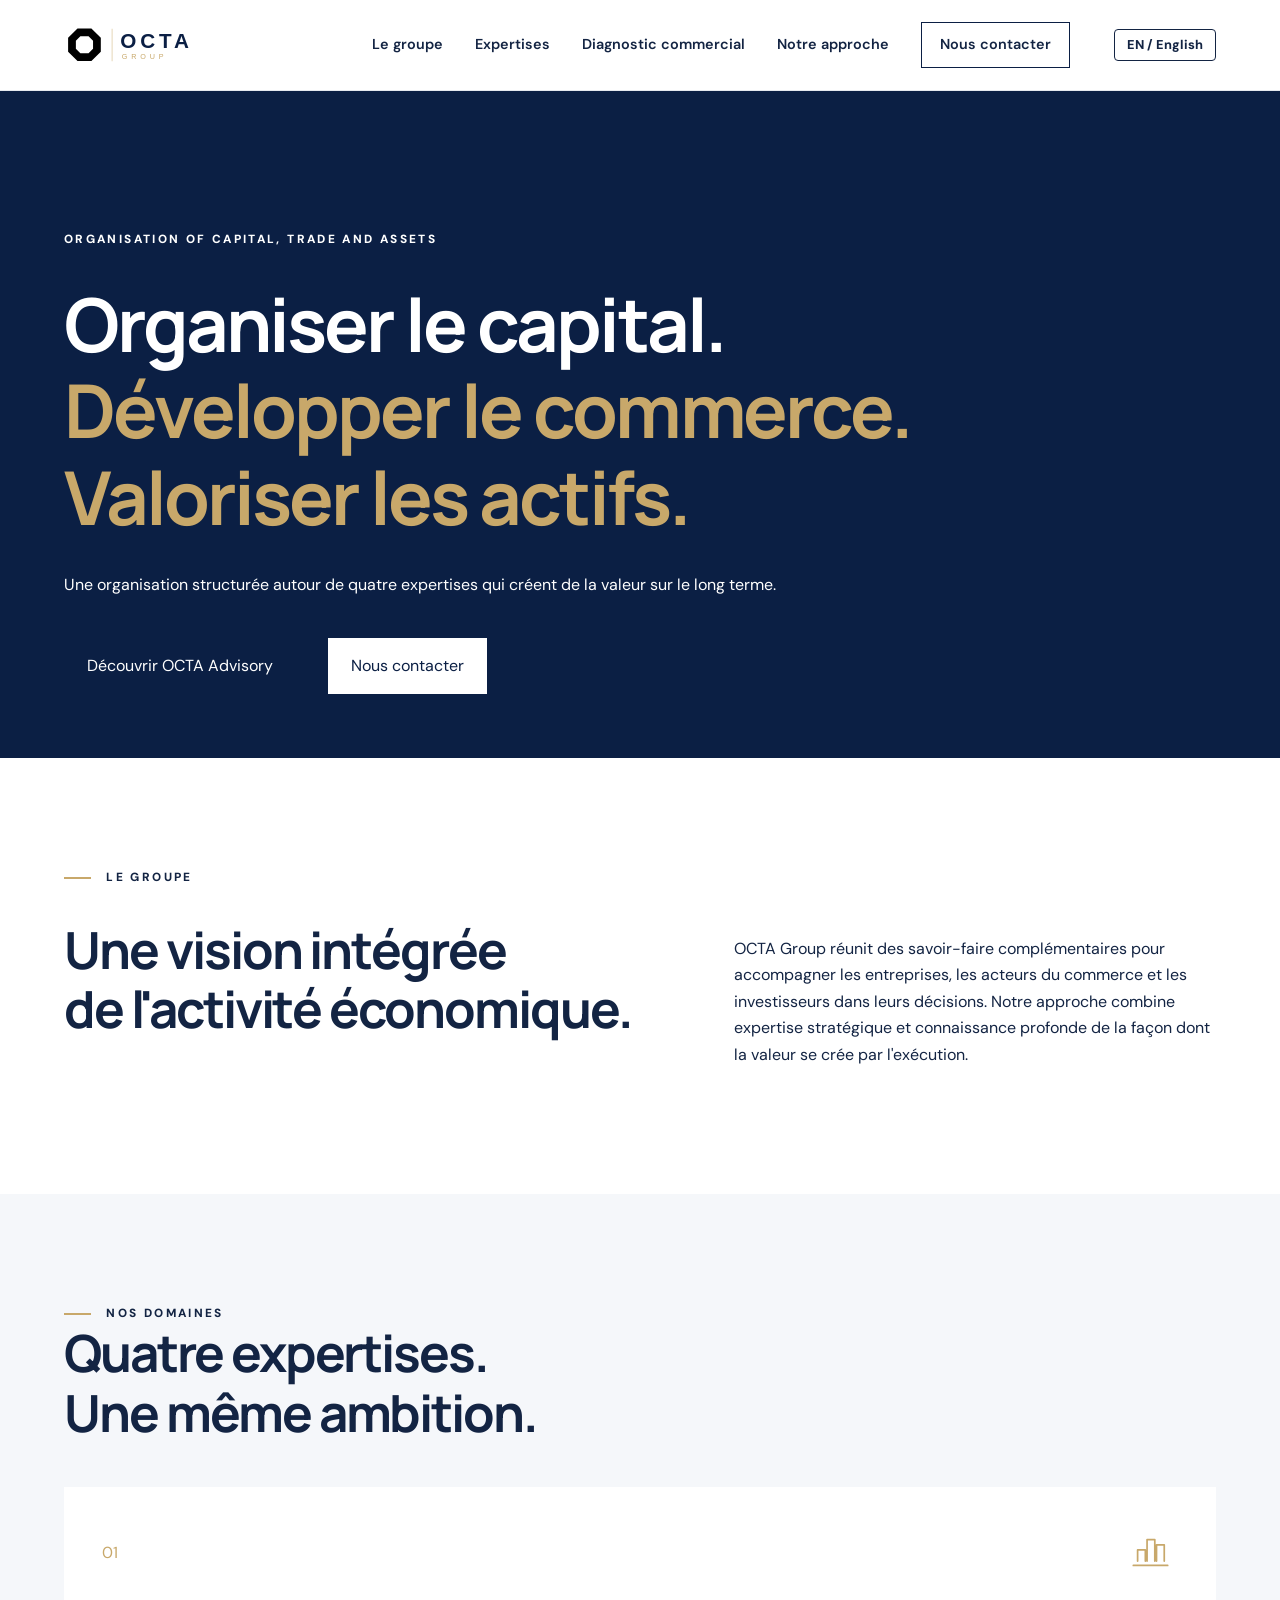
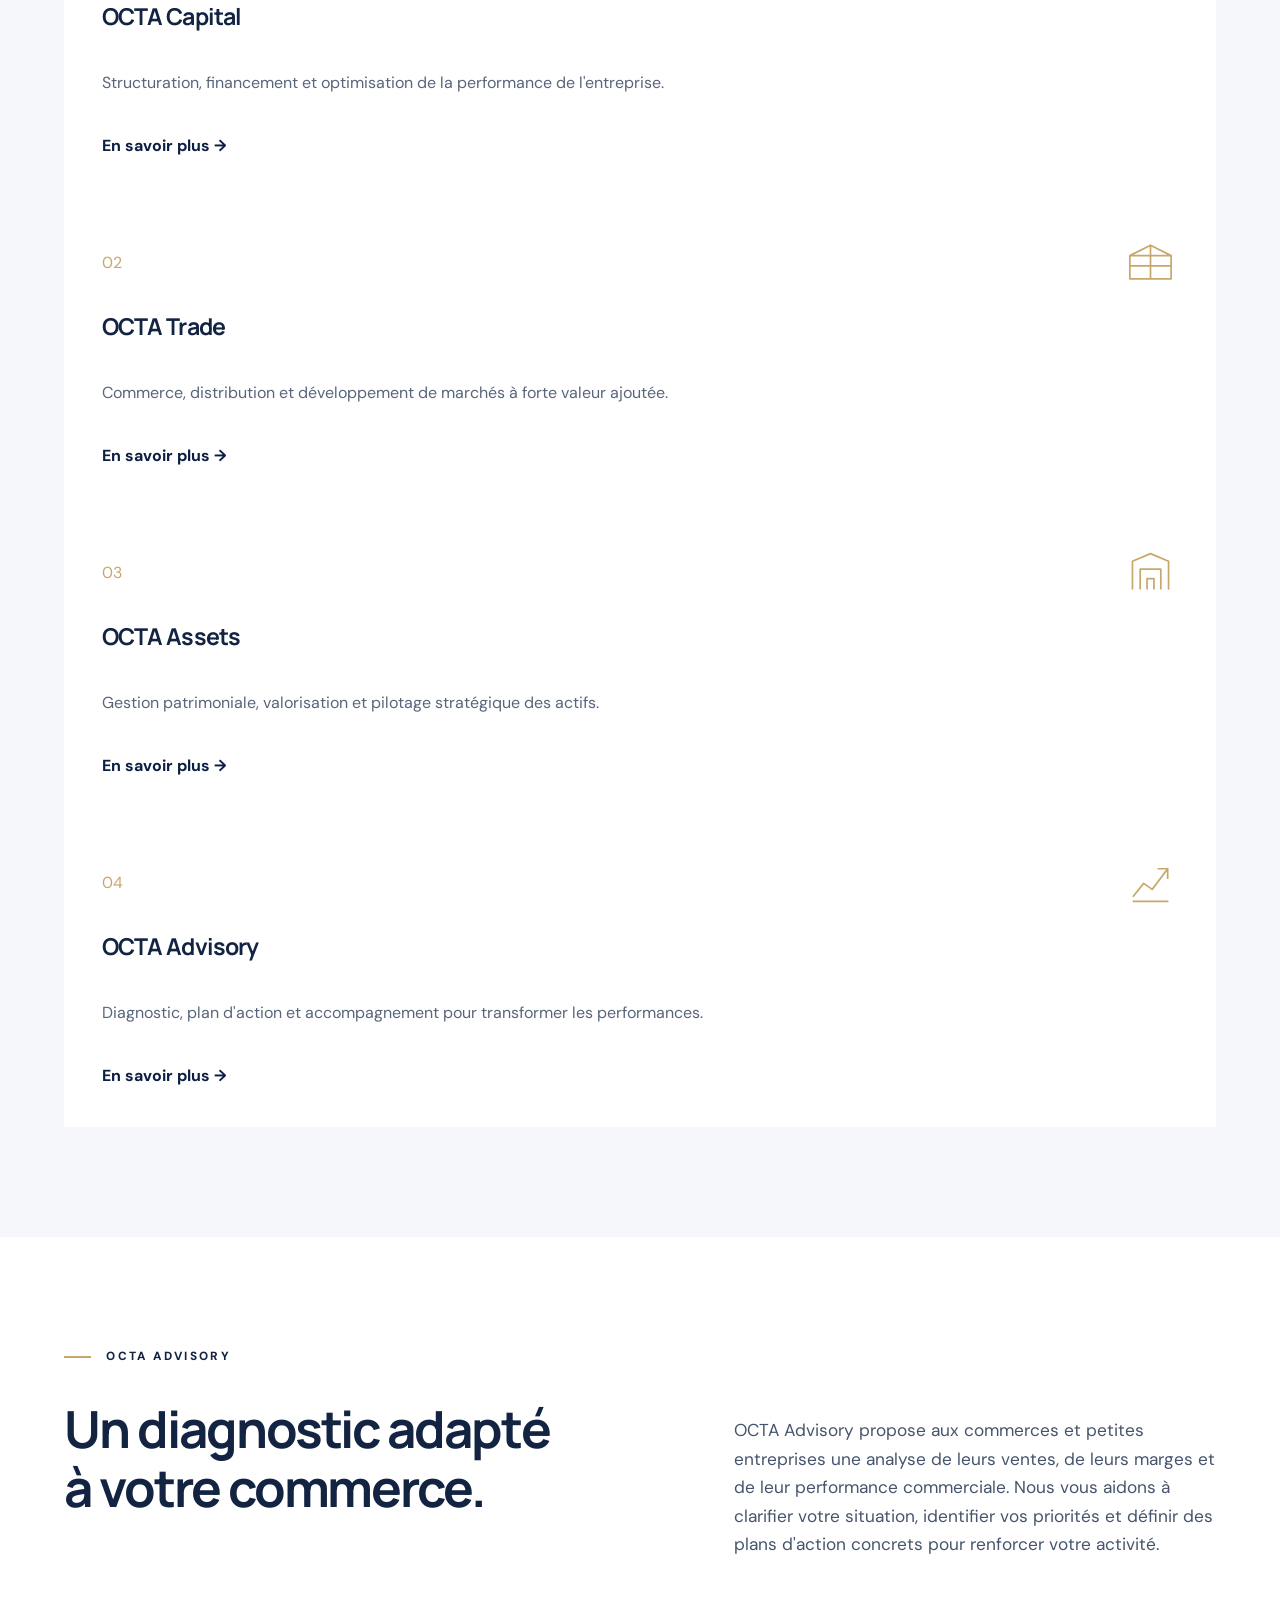
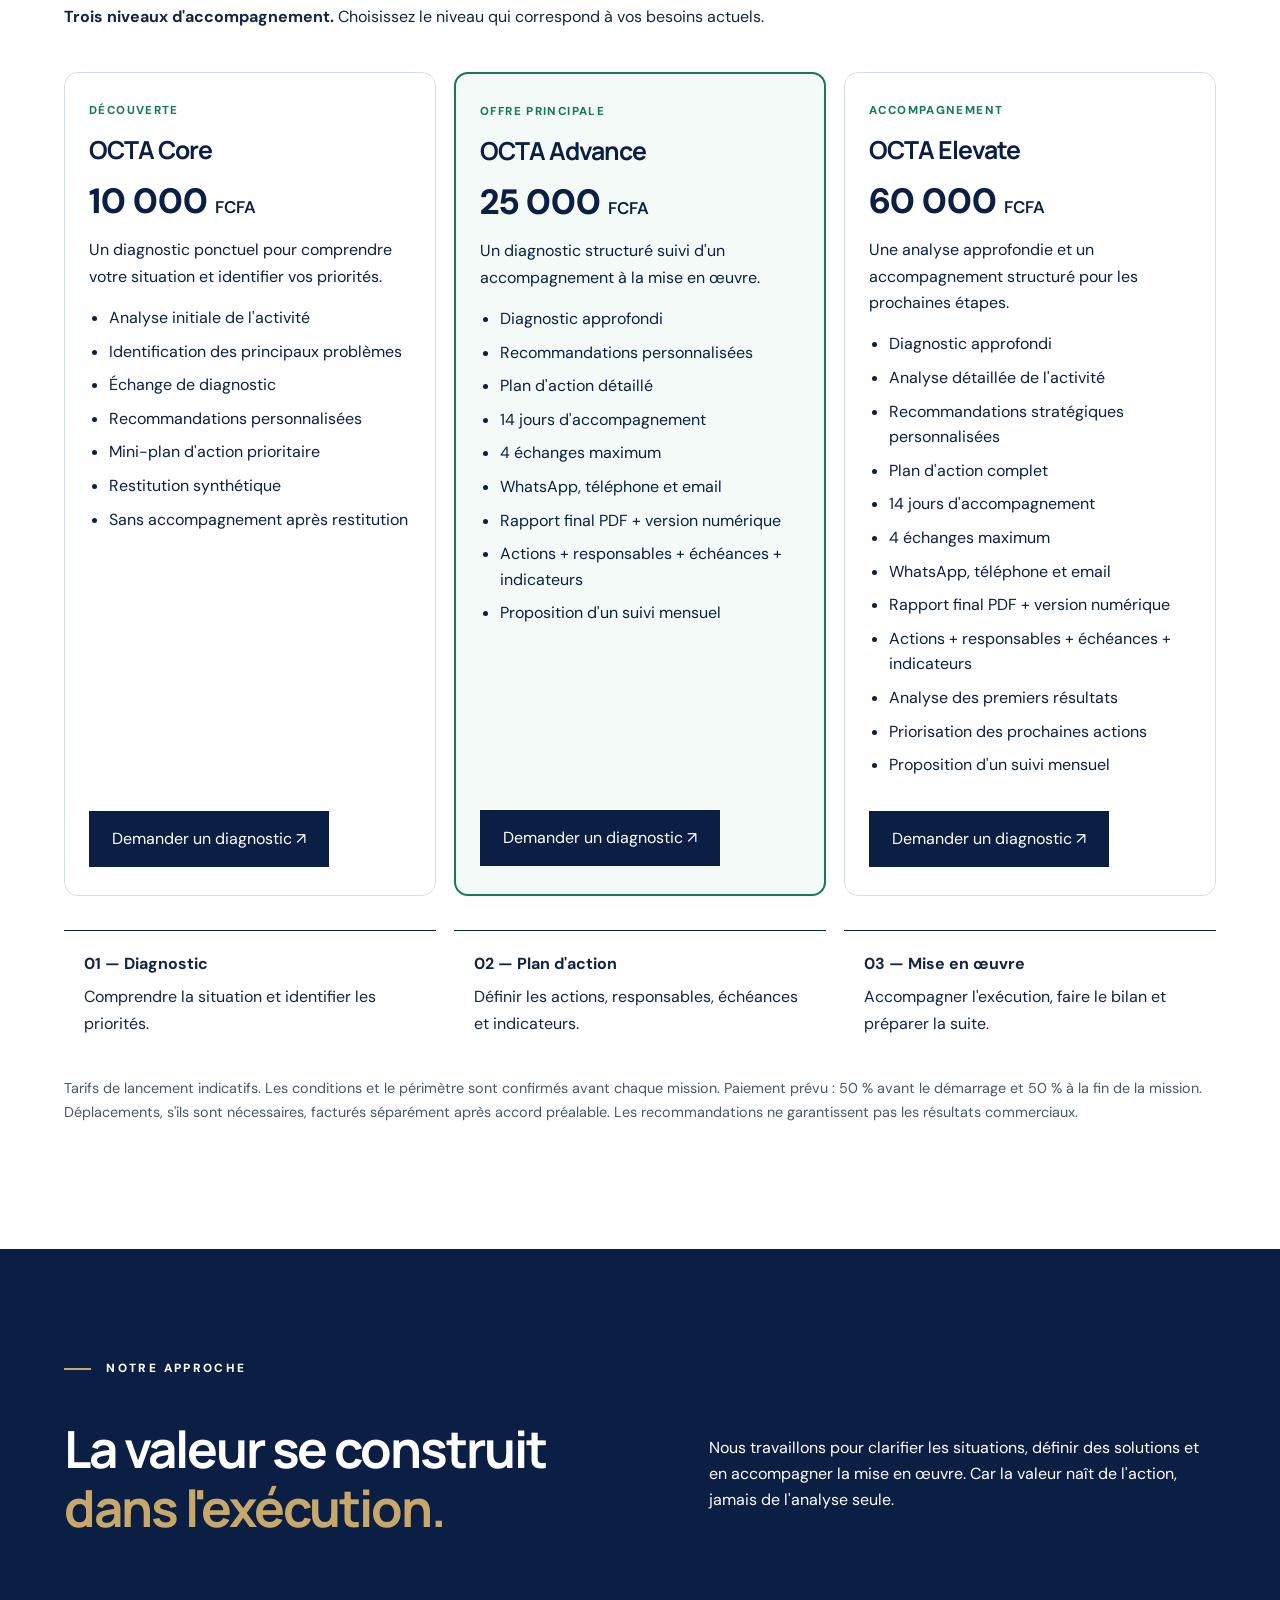
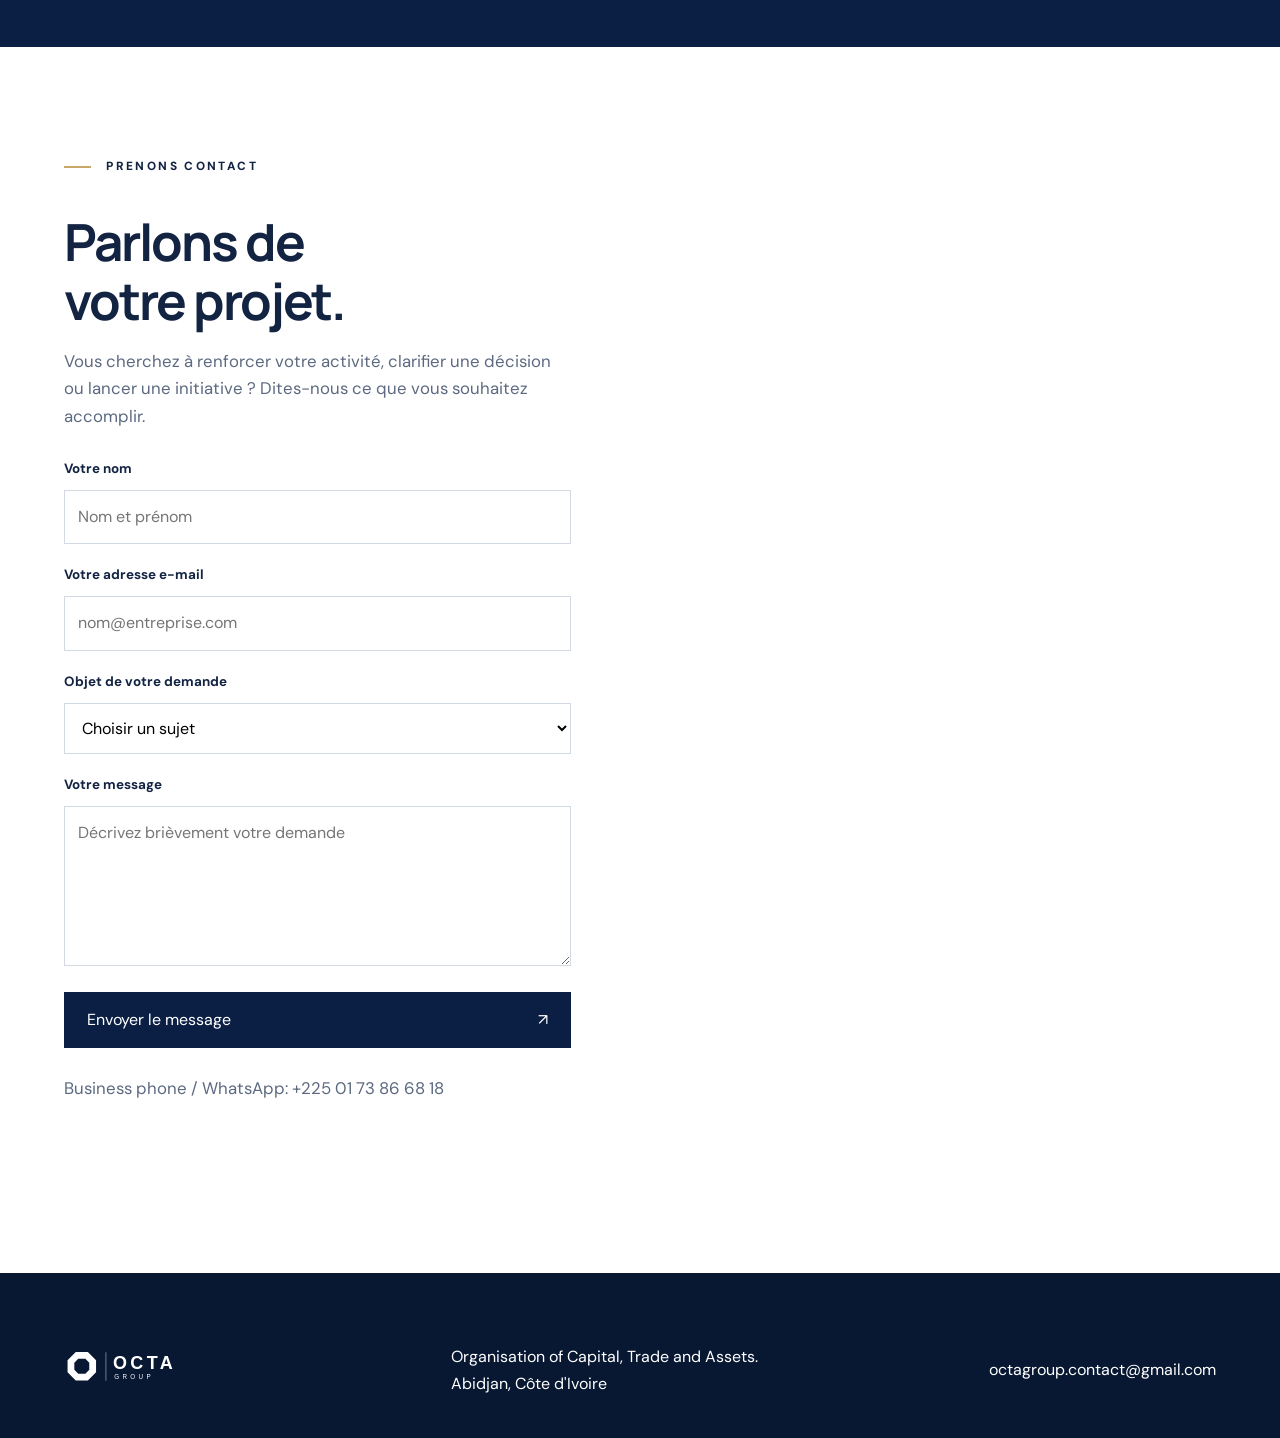
==== index.html @ 5a39f3cb "Remove access_key field in index.html and restore presentation paragraphs" ====
<!DOCTYPE html>

<html lang="fr">
<head>
<meta charset="utf-8"/>
<meta content="width=device-width,initial-scale=1" name="viewport"/>
<meta content="#0B1F44" name="theme-color"/>
<meta content="OCTA Group — Organisation of Capital, Trade and Assets. Capital, commerce, actifs et conseil. Abidjan, Côte d'Ivoire." name="description"/>
<meta content="OCTA — Capital, Trade &amp; Assets" property="og:title"/>
<meta content="Une organisation. Quatre domaines d'activité. Une vision de long terme." property="og:description"/>
<title>OCTA Group | Capital, Trade &amp; Assets</title>
<link href="favicon.svg" rel="icon" type="image/svg+xml"/>
<link href="styles.css" rel="stylesheet"/>
<link href="https://ouattarachontchinwintanan-coder.github.io/octa-group/" hreflang="fr" rel="alternate"/>
<link href="https://ouattarachontchinwintanan-coder.github.io/octa-group/en.html" hreflang="en" rel="alternate"/>
<link href="https://ouattarachontchinwintanan-coder.github.io/octa-group/" hreflang="x-default" rel="alternate"/>
<link href="https://ouattarachontchinwintanan-coder.github.io/octa-group/" rel="canonical"/><style>nav .language-link{display:inline-flex;align-items:center;font-weight:800;border:1px solid currentColor;border-radius:4px;padding:4px 12px;gap:6px;font-size:.8rem;color:currentColor;text-decoration:none;transition:background-color .3s ease;margin-left:12px}nav .language-link:hover{background-color:rgba(11,31,68,.1)}</style></head>
<body>
<a class="skip" href="#main">Aller au contenu</a>
<header class="header" id="top">
<a aria-label="OCTA — Accueil" class="brand" href="#top"><img alt="" height="42" src="logo.svg" width="136"/></a>
<button aria-controls="nav" aria-expanded="false" aria-label="Ouvrir le menu" class="menu" id="menu"><span></span><span></span></button>
<nav aria-label="Navigation principale" id="nav">
<a href="#groupe">Le groupe</a><a href="#expertises">Expertises</a><a href="#offre">Diagnostic commercial</a><a href="#approche">Notre approche</a><a class="nav-contact" href="#contact">Nous contacter</a>
<a class="language-link" href="en.html" lang="en">EN / English</a></nav>
</header>
<main id="main">
<section aria-labelledby="hero-title" class="hero">
<div class="hero-inner">
<p class="overline">ORGANISATION OF CAPITAL, TRADE AND ASSETS</p>
<h1 id="hero-title">Organiser le capital.<br/><em>Développer le commerce.<br/>Valoriser les actifs.</em></h1>
<p class="hero-subtitle">Une organisation structurée autour de quatre expertises qui créent de la valeur sur le long terme.</p>
<div class="hero-actions">
<a class="button button-dark" href="#offre">Découvrir OCTA Advisory</a>
<a class="button button-light" href="#contact">Nous contacter</a>
</div>
</div>
</section>
<section class="intro section" id="groupe">
<div class="section-label"><span class="line dark"></span> LE GROUPE</div>
<div class="intro-content">
<h2>Une vision intégrée<br/>de l'activité économique.</h2>
<p>OCTA Group réunit des savoir-faire complémentaires pour accompagner les entreprises, les acteurs du commerce et les investisseurs dans leurs décisions. Notre approche combine expertise stratégique et connaissance profonde de la façon dont la valeur se crée par l'exécution.</p>
</div>
</section>
<section class="expertises section" id="expertises">
<div class="section-heading">
<div>
<div class="section-label"><span class="line dark"></span> NOS DOMAINES</div>
<h2>Quatre expertises.<br/>Une même ambition.</h2>
</div>
</div>
<div class="services-grid">
<article class="service">
<div class="service-top">
<span>01</span>
<svg aria-hidden="true" viewBox="0 0 64 64">
<path d="M12 47h40M17 42V29h9v13M28 42V17h9v25M39 42V23h9v19" stroke="currentColor" stroke-width="2" fill="none" stroke-linecap="round" stroke-linejoin="round"/>
</svg>
</div>
<h3>OCTA Capital</h3>
<p>Structuration, financement et optimisation de la performance de l'entreprise.</p>
<a href="#contact" class="service-link">En savoir plus →</a>
</article>
<article class="service">
<div class="service-top">
<span>02</span>
<svg aria-hidden="true" viewBox="0 0 64 64">
<path d="M8 24h48v27H8zM8 24l24-12 24 12M32 12v39M8 36h48" stroke="currentColor" stroke-width="2" fill="none" stroke-linecap="round" stroke-linejoin="round"/>
</svg>
</div>
<h3>OCTA Trade</h3>
<p>Commerce, distribution et développement de marchés à forte valeur ajoutée.</p>
<a href="#contact" class="service-link">En savoir plus →</a>
</article>
<article class="service">
<div class="service-top">
<span>03</span>
<svg aria-hidden="true" viewBox="0 0 64 64">
<path d="M11 51V19l21-9 21 9v32M20 51V28h24v23M28 51V39h8v12" stroke="currentColor" stroke-width="2" fill="none" stroke-linecap="round" stroke-linejoin="round"/>
</svg>
</div>
<h3>OCTA Assets</h3>
<p>Gestion patrimoniale, valorisation et pilotage stratégique des actifs.</p>
<a href="#contact" class="service-link">En savoir plus →</a>
</article>
<article class="service">
<div class="service-top">
<span>04</span>
<svg aria-hidden="true" viewBox="0 0 64 64">
<path d="M12 48l12-15 10 7 18-24M41 16h11v11M12 54h40" stroke="currentColor" stroke-width="2" fill="none" stroke-linecap="round" stroke-linejoin="round"/>
</svg>
</div>
<h3>OCTA Advisory</h3>
<p>Diagnostic, plan d'action et accompagnement pour transformer les performances.</p>
<a href="#contact" class="service-link">En savoir plus →</a>
</article>
</div>
</section>
<section class="intro section" id="offre">
<div class="section-label"><span class="line dark"></span> OCTA ADVISORY</div>
<div class="intro-content">
<h2>Un diagnostic adapté<br/>à votre commerce.</h2>
<div class="intro-copy">
<p>OCTA Advisory propose aux commerces et petites entreprises une analyse de leurs ventes, de leurs marges et de leur performance commerciale. Nous vous aidons à clarifier votre situation, identifier vos priorités et définir des plans d'action concrets pour renforcer votre activité.</p>
</div>
</div>
<style>
#offre .advisory-lead{margin-top:28px;max-width:760px}
#offre .octa-offers{display:grid;grid-template-columns:repeat(3,minmax(0,1fr));gap:18px;margin-top:42px}
#offre .octa-offer{display:flex;flex-direction:column;gap:15px;padding:28px 24px;border:1px solid #d7dfe6;background:#fff;color:#0b1f44;border-radius:14px;transition:transform .3s ease,box-shadow .3s ease}
#offre .octa-offer:hover{transform:translateY(-4px);box-shadow:0 12px 24px rgba(0,0,0,.1)}
#offre .octa-offer-featured{border:2px solid #167957;background:#f4faf7}
#offre .octa-offer-label{font-size:.72rem;font-weight:800;letter-spacing:.12em;color:#167957}
#offre .octa-offer h3{font-size:1.55rem;line-height:1.2;margin:0}
#offre .octa-offer-price{font-size:2.2rem;font-weight:800;line-height:1.2;margin:0}
#offre .octa-offer-price small{font-size:.48em;font-weight:600}
#offre .octa-offer p{margin:0}
#offre .octa-offer ul{padding-left:20px;margin:0 0 10px;line-height:1.6;flex:1}
#offre .octa-offer li{margin-bottom:8px}
#offre .octa-offer .button{align-self:flex-start;text-align:center}
#offre .octa-offers-note{font-size:.9rem;margin-top:20px;color:#49566a}
#offre .advisory-process{display:grid;grid-template-columns:repeat(3,minmax(0,1fr));gap:18px;margin-top:34px}
#offre .advisory-step{padding:20px;border-top:1px solid #0b1f44}
#offre .advisory-step strong{display:block;margin-bottom:7px}
@media(max-width:850px){#offre .octa-offers,#offre .advisory-process{grid-template-columns:1fr}#offre .octa-offer{padding:24px 20px}}
</style>
<div class="advisory-lead"><p><strong>Trois niveaux d'accompagnement.</strong> Choisissez le niveau qui correspond à vos besoins actuels.</p></div>
<div aria-label="Offres OCTA Advisory" class="octa-offers">
<article class="octa-offer">
<span class="octa-offer-label">DÉCOUVERTE</span>
<h3>OCTA Core</h3>
<p class="octa-offer-price">10 000 <small>FCFA</small></p>
<p>Un diagnostic ponctuel pour comprendre votre situation et identifier vos priorités.</p>
<ul>
<li>Analyse initiale de l'activité</li>
<li>Identification des principaux problèmes</li>
<li>Échange de diagnostic</li>
<li>Recommandations personnalisées</li>
<li>Mini-plan d'action prioritaire</li>
<li>Restitution synthétique</li>
<li>Sans accompagnement après restitution</li>
</ul>
<a class="button button-dark" href="#contact">Demander un diagnostic ↗</a>
</article>
<article class="octa-offer octa-offer-featured">
<span class="octa-offer-label">OFFRE PRINCIPALE</span>
<h3>OCTA Advance</h3>
<p class="octa-offer-price">25 000 <small>FCFA</small></p>
<p>Un diagnostic structuré suivi d'un accompagnement à la mise en œuvre.</p>
<ul>
<li>Diagnostic approfondi</li>
<li>Recommandations personnalisées</li>
<li>Plan d'action détaillé</li>
<li>14 jours d'accompagnement</li>
<li>4 échanges maximum</li>
<li>WhatsApp, téléphone et email</li>
<li>Rapport final PDF + version numérique</li>
<li>Actions + responsables + échéances + indicateurs</li>
<li>Proposition d'un suivi mensuel</li>
</ul>
<a class="button button-dark" href="#contact">Demander un diagnostic ↗</a>
</article>
<article class="octa-offer">
<span class="octa-offer-label">ACCOMPAGNEMENT</span>
<h3>OCTA Elevate</h3>
<p class="octa-offer-price">60 000 <small>FCFA</small></p>
<p>Une analyse approfondie et un accompagnement structuré pour les prochaines étapes.</p>
<ul>
<li>Diagnostic approfondi</li>
<li>Analyse détaillée de l'activité</li>
<li>Recommandations stratégiques personnalisées</li>
<li>Plan d'action complet</li>
<li>14 jours d'accompagnement</li>
<li>4 échanges maximum</li>
<li>WhatsApp, téléphone et email</li>
<li>Rapport final PDF + version numérique</li>
<li>Actions + responsables + échéances + indicateurs</li>
<li>Analyse des premiers résultats</li>
<li>Priorisation des prochaines actions</li>
<li>Proposition d'un suivi mensuel</li>
</ul>
<a class="button button-dark" href="#contact">Demander un diagnostic ↗</a>
</article>
</div>
<div class="advisory-process" aria-label="Parcours OCTA Advisory">
<div class="advisory-step"><strong>01 — Diagnostic</strong><span>Comprendre la situation et identifier les priorités.</span></div>
<div class="advisory-step"><strong>02 — Plan d'action</strong><span>Définir les actions, responsables, échéances et indicateurs.</span></div>
<div class="advisory-step"><strong>03 — Mise en œuvre</strong><span>Accompagner l'exécution, faire le bilan et préparer la suite.</span></div>
</div>
<p class="octa-offers-note">Tarifs de lancement indicatifs. Les conditions et le périmètre sont confirmés avant chaque mission. Paiement prévu : 50 % avant le démarrage et 50 % à la fin de la mission. Déplacements, s'ils sont nécessaires, facturés séparément après accord préalable. Les recommandations ne garantissent pas les résultats commerciaux.</p>
</section>
<section class="approach section" id="approche">
<div class="section-label"><span class="line"></span> NOTRE APPROCHE</div>
<div class="approach-layout">
<h2>La valeur se construit<br/><em>dans l'exécution.</em></h2>
<div class="approach-copy">
<p>Nous travaillons pour clarifier les situations, définir des solutions et en accompagner la mise en œuvre. Car la valeur naît de l'action, jamais de l'analyse seule.</p>
</div>
</div>
</section>
<section class="contact section" id="contact">
<div class="section-label"><span class="line dark"></span> PRENONS CONTACT</div>
<div class="contact-layout">
<div>
<h2>Parlons de<br/>votre projet.</h2>
<p>Vous cherchez à renforcer votre activité, clarifier une décision ou lancer une initiative ? Dites-nous ce que vous souhaitez accomplir.</p>
<form action="https://formsubmit.co/octagroup.contact@gmail.com" method="POST">
<input name="_captcha" type="hidden" value="false"/>
<input name="_subject" type="hidden" value="Nouvelle demande de contact — OCTA Group"/>
<input name="_template" type="hidden" value="table"/>
<input name="subject" type="hidden" value="Nouvelle demande de contact — OCTA Group"/>
<input name="from_name" type="hidden" value="OCTA Group"/>
<label for="name">Votre nom</label><input autocomplete="name" id="name" maxlength="100" name="name" placeholder="Nom et prénom" required=""/>
<label for="email">Votre adresse e-mail</label><input autocomplete="email" id="email" maxlength="150" name="email" placeholder="nom@entreprise.com" required="" type="email"/>
<label for="topic">Objet de votre demande</label><select id="topic" name="topic" required=""><option value="">Choisir un sujet</option><option>Capital</option><option>Trade</option><option>Assets</option><option>Advisory</option></select>
<label for="message">Votre message</label><textarea id="message" maxlength="3000" name="message" placeholder="Décrivez brièvement votre demande" required="" rows="5"></textarea>
<button class="button button-dark" type="submit">Envoyer le message <span>↗</span></button>
<p>Business phone / WhatsApp: <a href="https://wa.me/2250173866818">+225 01 73 86 68 18</a></p>
<p aria-live="polite" class="form-status" id="form-status" role="status"></p>
</form>
</div>
</section>
</main>
<footer>
<div class="footer-main">
<a aria-label="Retour à l'accueil" href="#top"><img alt="OCTA" height="45" src="logo.svg" width="144"/></a>
<p>Organisation of Capital, Trade and Assets.<br/>Abidjan, Côte d'Ivoire</p>
<p><a href="mailto:octagroup.contact@gmail.com">octagroup.contact@gmail.com</a></p>
</div>
</footer>
<script src="config.js"></script><script src="script.js"></script>
</body>
</html>
---- styles.css ----
@import url('https://fonts.googleapis.com/css2?family=DM+Sans:wght@400;500;600;700&family=Manrope:wght@400;500;600;700;800&display=swap');
:root{--navy:#0B1F44;--gold:#C8A86A;--white:#fff;--ink:#132443;--muted:#65718a}*{box-sizing:border-box}html{scroll-behavior:smooth}body{margin:0;font-family:'DM Sans',Arial,sans-serif;color:var(--ink);background:#fff;line-height:1.65}h1,h2,h3{font-family:Manrope,Arial,sans-serif;line-height:1.16;letter-spacing:-.04em}h1{font-size:clamp(2.5rem,5.8vw,5.9rem);font-weight:700}h2{font-size:clamp(2rem,4vw,3.9rem);margin:0}h3{font-size:1.45rem}a{color:inherit;text-decoration:none}a:focus-visible,button:focus-visible,input:focus-visible,select:focus-visible,textarea:focus-visible{outline:3px solid var(--gold);outline-offset:3px}.skip{position:absolute;left:-999px}.skip:focus{left:10px;top:10px;background:white;z-index:20}.header{height:90px;display:flex;align-items:center;justify-content:space-between;padding:0 max(5%,calc((100vw - 1300px)/2));background:#fff;position:sticky;top:0;z-index:10;box-shadow:0 1px 0 #e6e9ef}.brand img{width:178px;height:auto;display:block}.header nav{display:flex;align-items:center;gap:2rem;font-weight:600;font-size:.9rem}.header nav a:hover,.quiet-link:hover{color:var(--gold)}.nav-contact{border:1px solid var(--navy);padding:10px 18px}.menu{display:none}.hero{min-height:660px;position:relative;overflow:hidden;background:var(--navy);color:white;padding:8rem max(5%,calc((100vw - 1300px)/2)) 4rem}.hero-inner{max-width:1000px;position:relative;z-index:1}.overline,.section-label{font-size:.74rem;letter-spacing:.2em;font-weight:800}.line{display:inline-block;width:27px;border-top:2px solid var(--gold);vertical-align:middle;margin-right:10px}.hero h1{margin:2rem 0;max-width:1000px}.hero em,.approach em{color:var(--gold);font-style:normal}.hero-lead{max-width:600px;color:#d7dfed;font-size:1.15rem}.hero-actions{display:flex;align-items:center;gap:2rem;margin-top:2.5rem}.button{border:0;padding:15px 23px;display:inline-flex;align-items:center;justify-content:space-between;gap:25px;font-weight:700;cursor:pointer;font:inherit}.button-light{background:#fff;color:var(--navy)}.button-dark{background:var(--navy);color:#fff}.hero-bottom{display:flex;justify-content:space-between;gap:20px;font-size:.7rem;letter-spacing:.18em;color:#b7c3d6;margin-top:6rem;position:relative;z-index:1}.hero-graphic{position:absolute;right:-150px;top:80px;width:600px;color:var(--gold);opacity:.23}.hero-graphic svg{width:100%}.section{padding:110px max(5%,calc((100vw - 1300px)/2))}.intro-content{display:grid;grid-template-columns:1.2fr 1fr;gap:8%;align-items:start;margin-top:32px}.intro-copy{font-size:1.08rem;color:#46556c}.section-heading{display:flex;align-items:end;justify-content:space-between;gap:30px;margin-bottom:45px}.section-heading p{max-width:340px;color:var(--muted)}.expertises{background:#f5f7fa}.service-grid{display:grid;grid-template-columns:repeat(2,1fr);gap:16px}.service{background:#fff;padding:38px;min-height:310px;display:flex;flex-direction:column}.service-top{display:flex;align-items:center;justify-content:space-between;color:var(--gold)}.service-top svg{width:55px;height:55px;fill:none;stroke:var(--gold);stroke-width:2}.service p{color:#58657a}.service a{font-weight:700;color:var(--navy);margin-top:auto}.service a span{color:var(--gold)}.approach{background:var(--navy);color:white}.approach-layout{display:grid;grid-template-columns:1fr 1fr;gap:12%;margin-top:40px}.approach-list>div{border-top:1px solid #637089;padding:22px 0}.approach-list span{color:var(--gold);font-size:.8rem}.approach-list h3{margin:8px 0}.approach-list p{color:#c7d0e0}.contact-layout{display:grid;grid-template-columns:1fr 1fr;gap:12%;margin-top:35px}.contact-layout>div p{color:#5c6980;font-size:1.05rem}.contact form{display:grid;gap:10px}.contact label{font-size:.84rem;font-weight:700;margin-top:10px}.contact input,.contact select,.contact textarea{font:inherit;border:1px solid #d2d9e4;background:#fff;padding:13px;width:100%;border-radius:0}.contact button{margin-top:16px}.form-status{font-size:.9rem;color:var(--navy)}footer{background:#081832;color:white;padding:55px max(5%,calc((100vw - 1300px)/2)) 25px}.footer-main,.footer-bottom{display:flex;align-items:center;justify-content:space-between;gap:20px}.footer-main img{width:155px;filter:brightness(0) invert(1)}.footer-bottom{margin-top:40px;border-top:1px solid #45536b;padding-top:20px;font-size:.78rem;color:#bbc6d8;flex-wrap:wrap}@media(max-width:800px){.header{height:75px}.brand img{width:140px}.menu{display:block;border:0;background:none;width:42px;height:42px;position:relative}.menu span{display:block;height:2px;background:var(--navy);margin:8px}.header nav{display:none;position:absolute;top:75px;left:0;right:0;background:#fff;flex-direction:column;align-items:stretch;padding:22px 5%;box-shadow:0 10px 20px #0012}.header nav.open{display:flex}.hero{padding-top:6rem;min-height:630px}.hero-graphic{right:-350px}.hero-bottom{margin-top:4rem}.section{padding-top:75px;padding-bottom:75px}.intro-content,.approach-layout,.contact-layout{grid-template-columns:1fr;gap:24px}.section-heading{display:block}.service-grid{grid-template-columns:1fr}.service{min-height:260px}.footer-main{align-items:flex-start;flex-direction:column}}@media(prefers-reduced-motion:reduce){html{scroll-behavior:auto}}
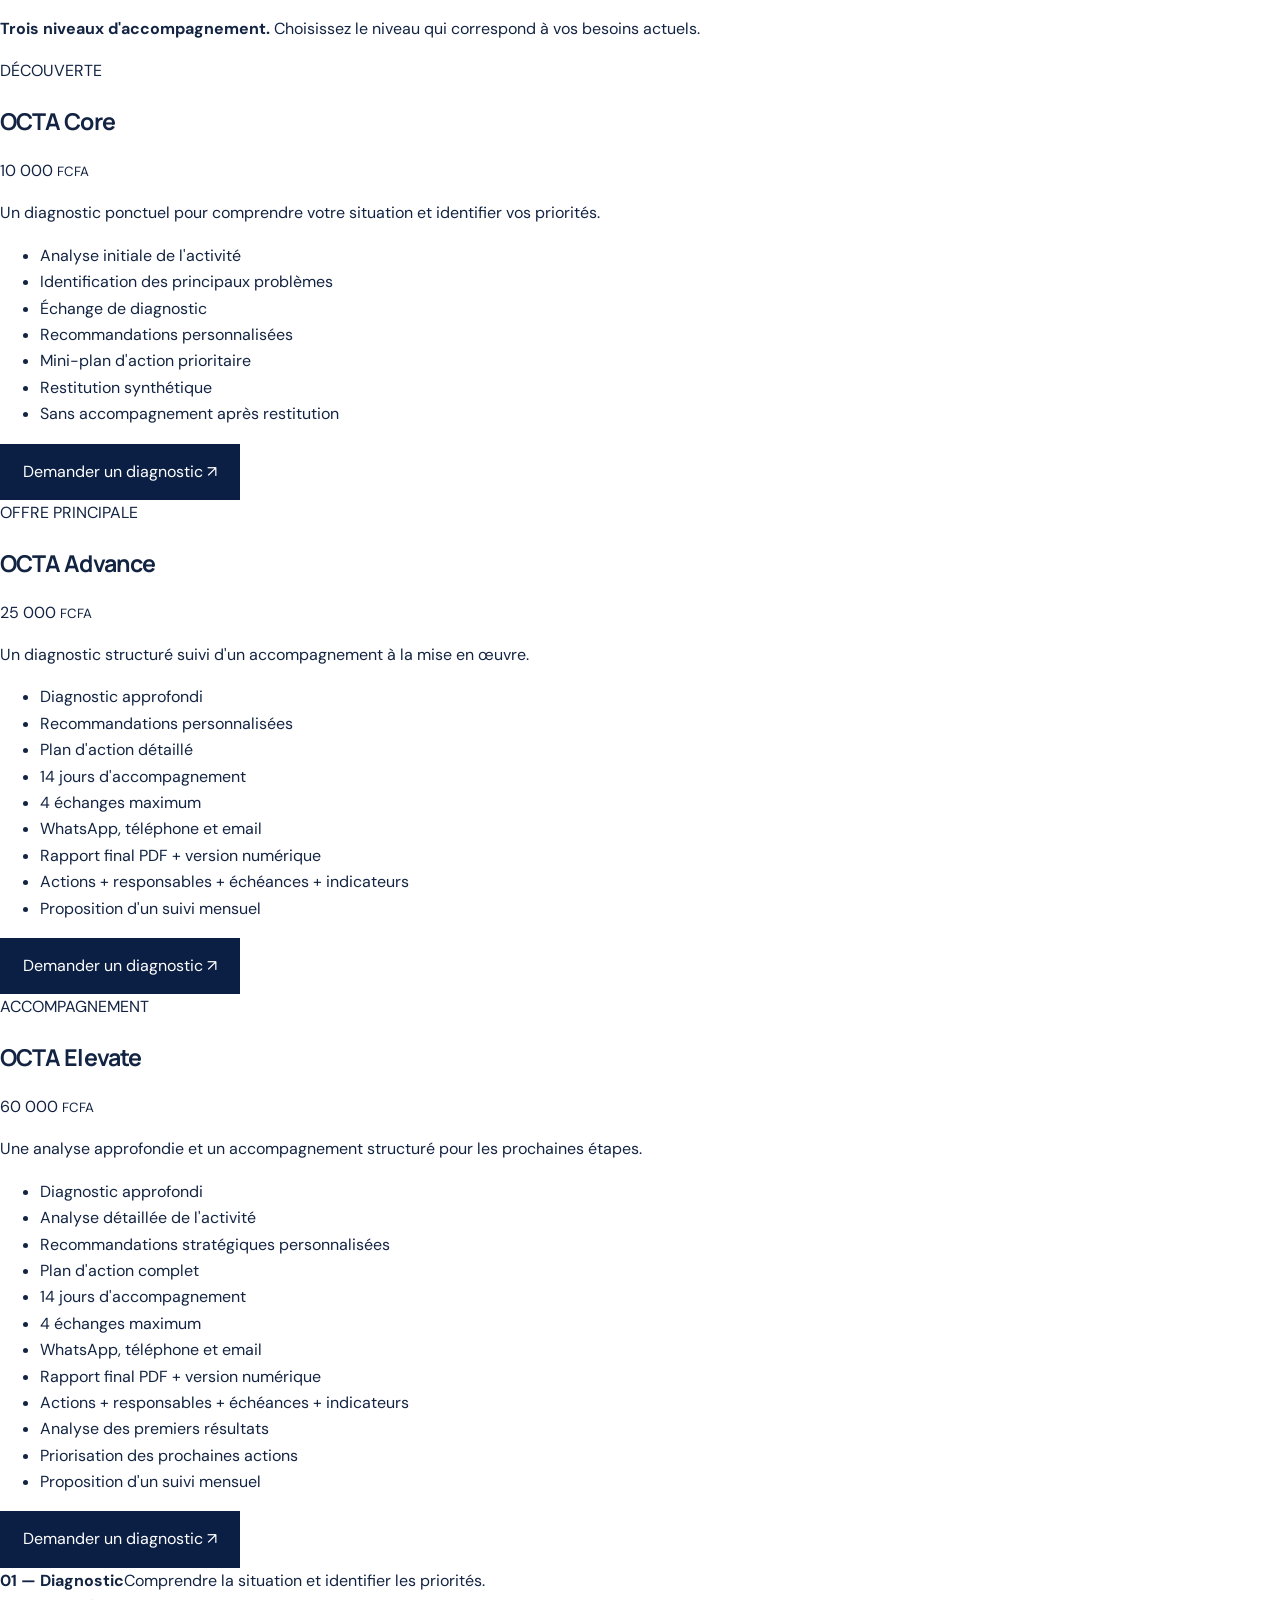
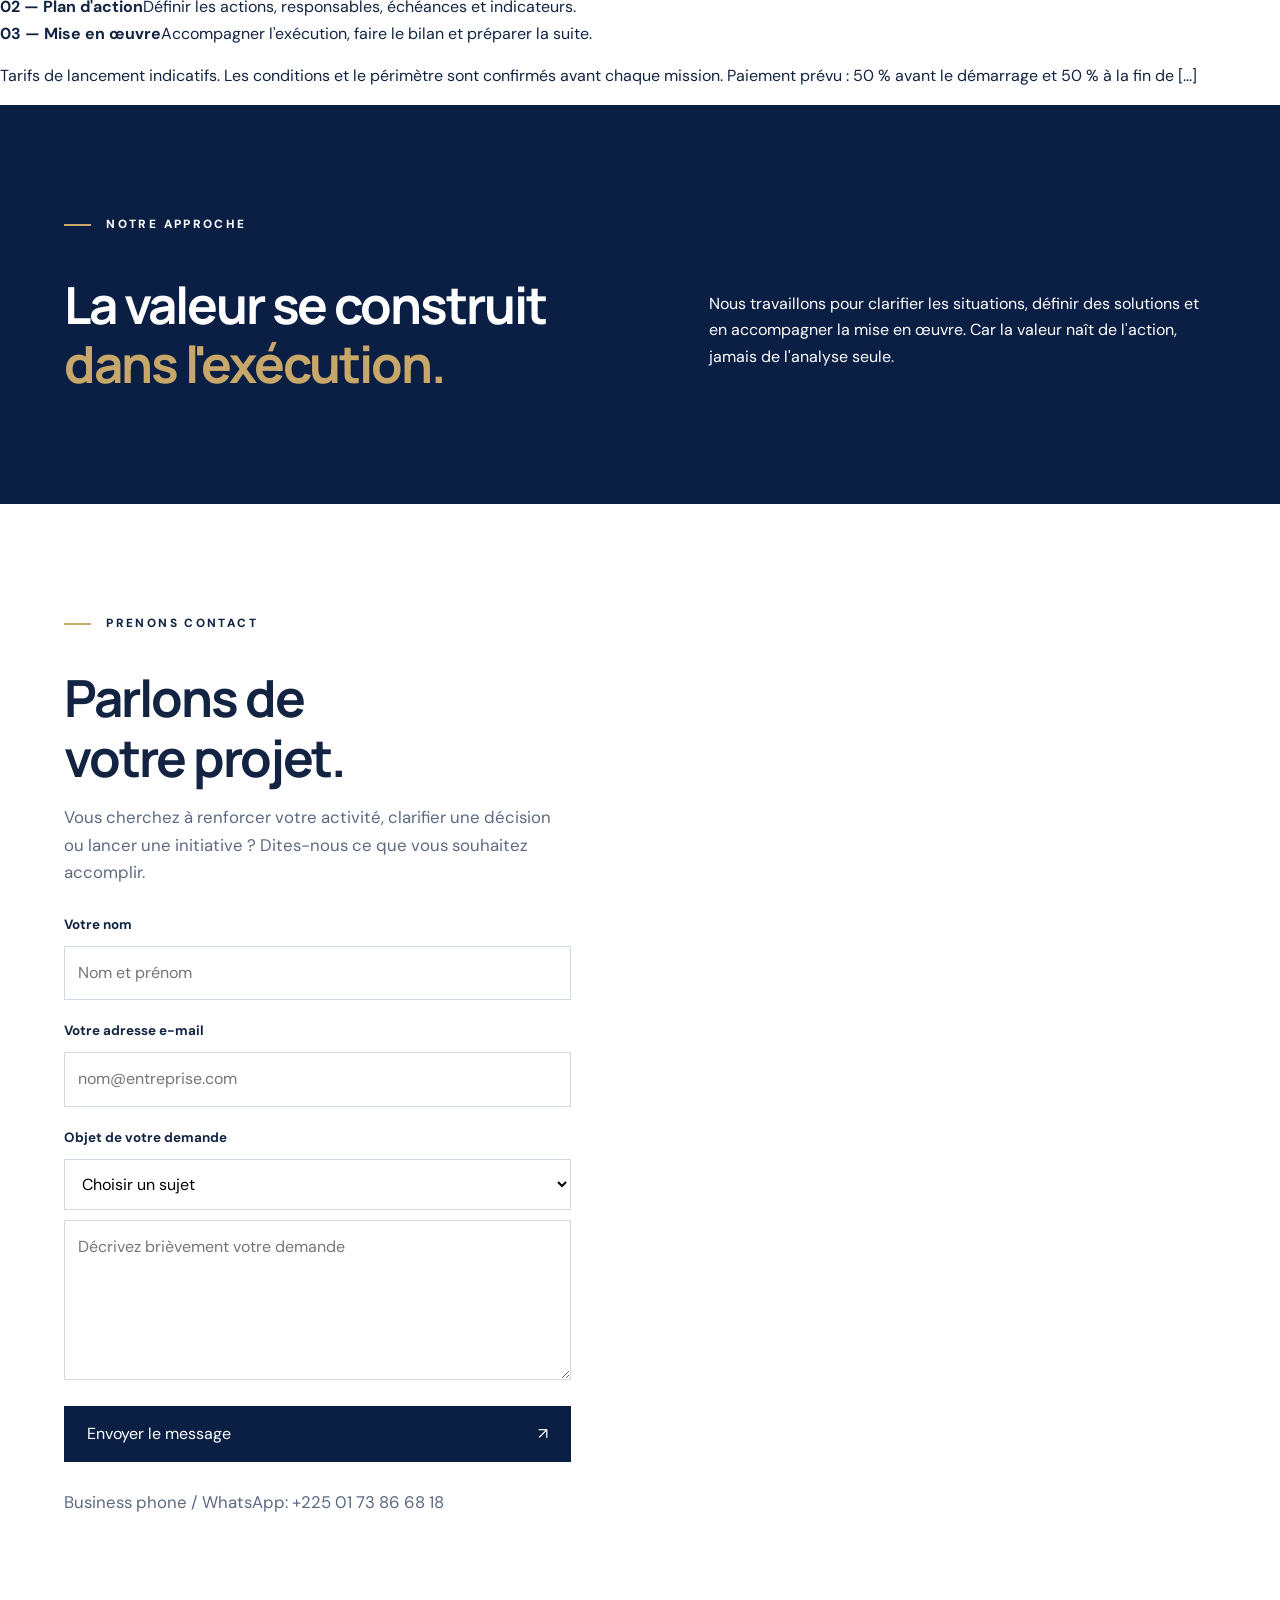
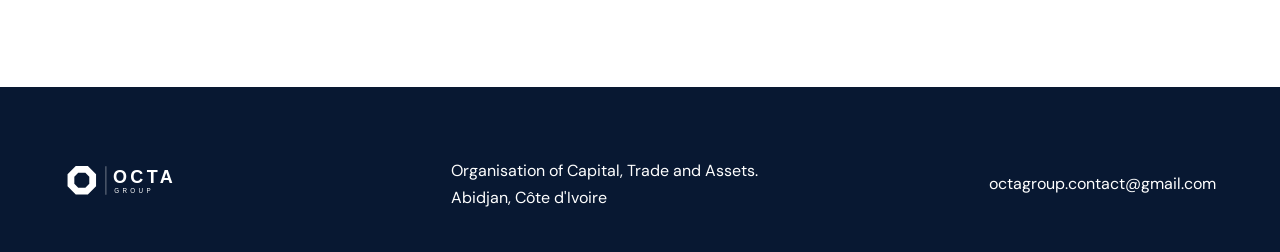
==== commit a438a106: "Add contact form return redirects" ====
--- a/index.html
+++ b/index.html
@@ -14,14 +14,14 @@
 <link href="https://ouattarachontchinwintanan-coder.github.io/octa-group/" hreflang="fr" rel="alternate"/>
 <link href="https://ouattarachontchinwintanan-coder.github.io/octa-group/en.html" hreflang="en" rel="alternate"/>
 <link href="https://ouattarachontchinwintanan-coder.github.io/octa-group/" hreflang="x-default" rel="alternate"/>
-<link href="https://ouattarachontchinwintanan-coder.github.io/octa-group/" rel="canonical"/><style>nav .language-link{display:inline-flex;align-items:center;font-weight:800;border:1px solid currentColor;border-radius:4px;padding:4px 12px;gap:6px;font-size:.8rem;color:currentColor;text-decoration:none;transition:background-color .3s ease;margin-left:12px}nav .language-link:hover{background-color:rgba(11,31,68,.1)}</style></head>
+<link href="https://ouattarachontchinwintanan-coder.github.io/octa-group/" rel="canonical"/><style>nav .language-link{display:inline-flex;align-items:center;font-weight:800;border:1px solid curren[...]
 <body>
 <a class="skip" href="#main">Aller au contenu</a>
 <header class="header" id="top">
 <a aria-label="OCTA — Accueil" class="brand" href="#top"><img alt="" height="42" src="logo.svg" width="136"/></a>
 <button aria-controls="nav" aria-expanded="false" aria-label="Ouvrir le menu" class="menu" id="menu"><span></span><span></span></button>
 <nav aria-label="Navigation principale" id="nav">
-<a href="#groupe">Le groupe</a><a href="#expertises">Expertises</a><a href="#offre">Diagnostic commercial</a><a href="#approche">Notre approche</a><a class="nav-contact" href="#contact">Nous contacter</a>
+<a href="#groupe">Le groupe</a><a href="#expertises">Expertises</a><a href="#offre">Diagnostic commercial</a><a href="#approche">Notre approche</a><a class="nav-contact" href="#contact">Nous conta[...]
 <a class="language-link" href="en.html" lang="en">EN / English</a></nav>
 </header>
 <main id="main">
@@ -40,7 +40,7 @@
 <div class="section-label"><span class="line dark"></span> LE GROUPE</div>
 <div class="intro-content">
 <h2>Une vision intégrée<br/>de l'activité économique.</h2>
-<p>OCTA Group réunit des savoir-faire complémentaires pour accompagner les entreprises, les acteurs du commerce et les investisseurs dans leurs décisions. Notre approche combine expertise stratégique et connaissance profonde de la façon dont la valeur se crée par l'exécution.</p>
+<p>OCTA Group réunit des savoir-faire complémentaires pour accompagner les entreprises, les acteurs du commerce et les investisseurs dans leurs décisions. Notre approche combine expertise strat[...]
 </div>
 </section>
 <section class="expertises section" id="expertises">
@@ -102,13 +102,13 @@
 <div class="intro-content">
 <h2>Un diagnostic adapté<br/>à votre commerce.</h2>
 <div class="intro-copy">
-<p>OCTA Advisory propose aux commerces et petites entreprises une analyse de leurs ventes, de leurs marges et de leur performance commerciale. Nous vous aidons à clarifier votre situation, identifier vos priorités et définir des plans d'action concrets pour renforcer votre activité.</p>
+<p>OCTA Advisory propose aux commerces et petites entreprises une analyse de leurs ventes, de leurs marges et de leur performance commerciale. Nous vous aidons à clarifier votre situation, ident[...]
 </div>
 </div>
 <style>
 #offre .advisory-lead{margin-top:28px;max-width:760px}
 #offre .octa-offers{display:grid;grid-template-columns:repeat(3,minmax(0,1fr));gap:18px;margin-top:42px}
-#offre .octa-offer{display:flex;flex-direction:column;gap:15px;padding:28px 24px;border:1px solid #d7dfe6;background:#fff;color:#0b1f44;border-radius:14px;transition:transform .3s ease,box-shadow .3s ease}
+#offre .octa-offer{display:flex;flex-direction:column;gap:15px;padding:28px 24px;border:1px solid #d7dfe6;background:#fff;color:#0b1f44;border-radius:14px;transition:transform .3s ease,box-shadow[...]
 #offre .octa-offer:hover{transform:translateY(-4px);box-shadow:0 12px 24px rgba(0,0,0,.1)}
 #offre .octa-offer-featured{border:2px solid #167957;background:#f4faf7}
 #offre .octa-offer-label{font-size:.72rem;font-weight:800;letter-spacing:.12em;color:#167957}
@@ -188,7 +188,7 @@
 <div class="advisory-step"><strong>02 — Plan d'action</strong><span>Définir les actions, responsables, échéances et indicateurs.</span></div>
 <div class="advisory-step"><strong>03 — Mise en œuvre</strong><span>Accompagner l'exécution, faire le bilan et préparer la suite.</span></div>
 </div>
-<p class="octa-offers-note">Tarifs de lancement indicatifs. Les conditions et le périmètre sont confirmés avant chaque mission. Paiement prévu : 50 % avant le démarrage et 50 % à la fin de la mission. Déplacements, s'ils sont nécessaires, facturés séparément après accord préalable. Les recommandations ne garantissent pas les résultats commerciaux.</p>
+<p class="octa-offers-note">Tarifs de lancement indicatifs. Les conditions et le périmètre sont confirmés avant chaque mission. Paiement prévu : 50 % avant le démarrage et 50 % à la fin de [...]
 </section>
 <section class="approach section" id="approche">
 <div class="section-label"><span class="line"></span> NOTRE APPROCHE</div>
@@ -211,9 +211,10 @@
 <input name="_template" type="hidden" value="table"/>
 <input name="subject" type="hidden" value="Nouvelle demande de contact — OCTA Group"/>
 <input name="from_name" type="hidden" value="OCTA Group"/>
+<input type="hidden" name="_next" value="https://ouattarachontchinwintanan-coder.github.io/octa-group/#contact"/>
 <label for="name">Votre nom</label><input autocomplete="name" id="name" maxlength="100" name="name" placeholder="Nom et prénom" required=""/>
 <label for="email">Votre adresse e-mail</label><input autocomplete="email" id="email" maxlength="150" name="email" placeholder="nom@entreprise.com" required="" type="email"/>
-<label for="topic">Objet de votre demande</label><select id="topic" name="topic" required=""><option value="">Choisir un sujet</option><option>Capital</option><option>Trade</option><option>Assets</option><option>Advisory</option></select>
+<label for="topic">Objet de votre demande</label><select id="topic" name="topic" required=""><option value="">Choisir un sujet</option><option>Capital</option><option>Trade</option><option>Assets[...]
 <label for="message">Votre message</label><textarea id="message" maxlength="3000" name="message" placeholder="Décrivez brièvement votre demande" required="" rows="5"></textarea>
 <button class="button button-dark" type="submit">Envoyer le message <span>↗</span></button>
 <p>Business phone / WhatsApp: <a href="https://wa.me/2250173866818">+225 01 73 86 68 18</a></p>
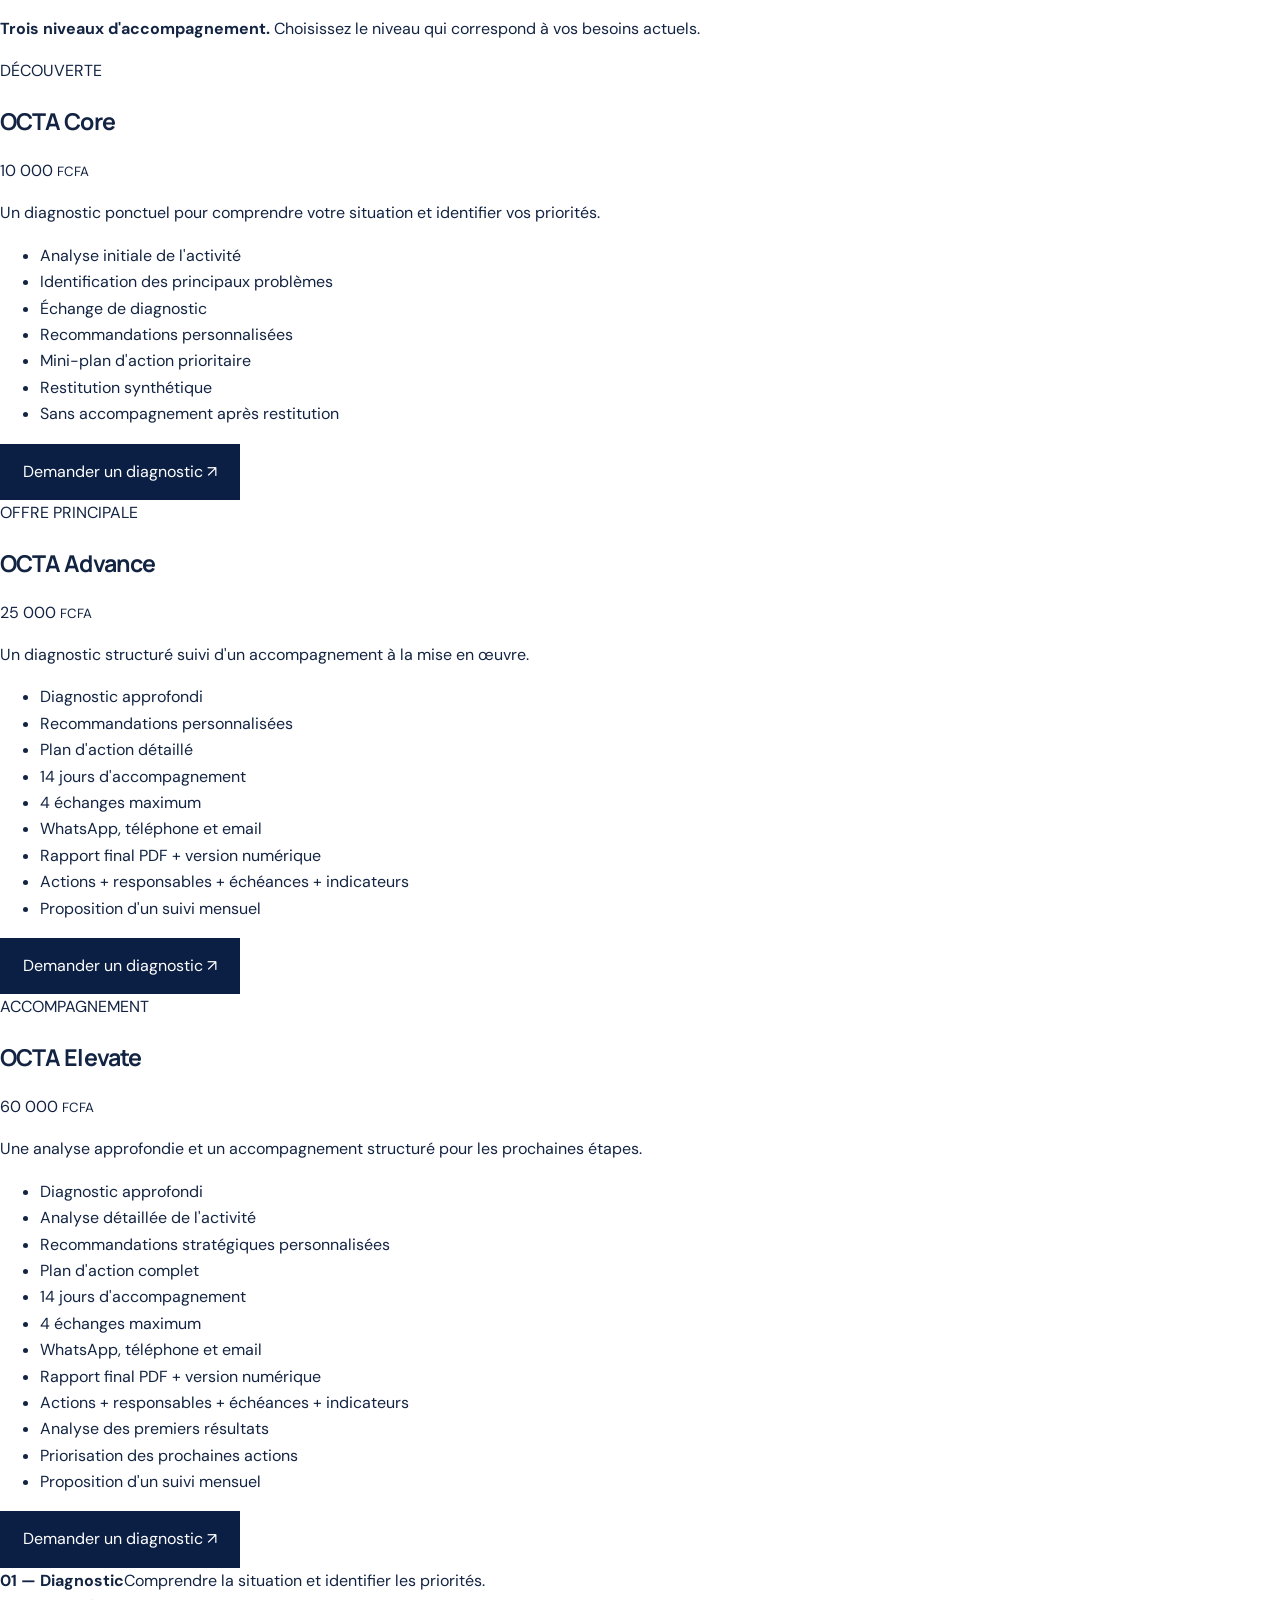
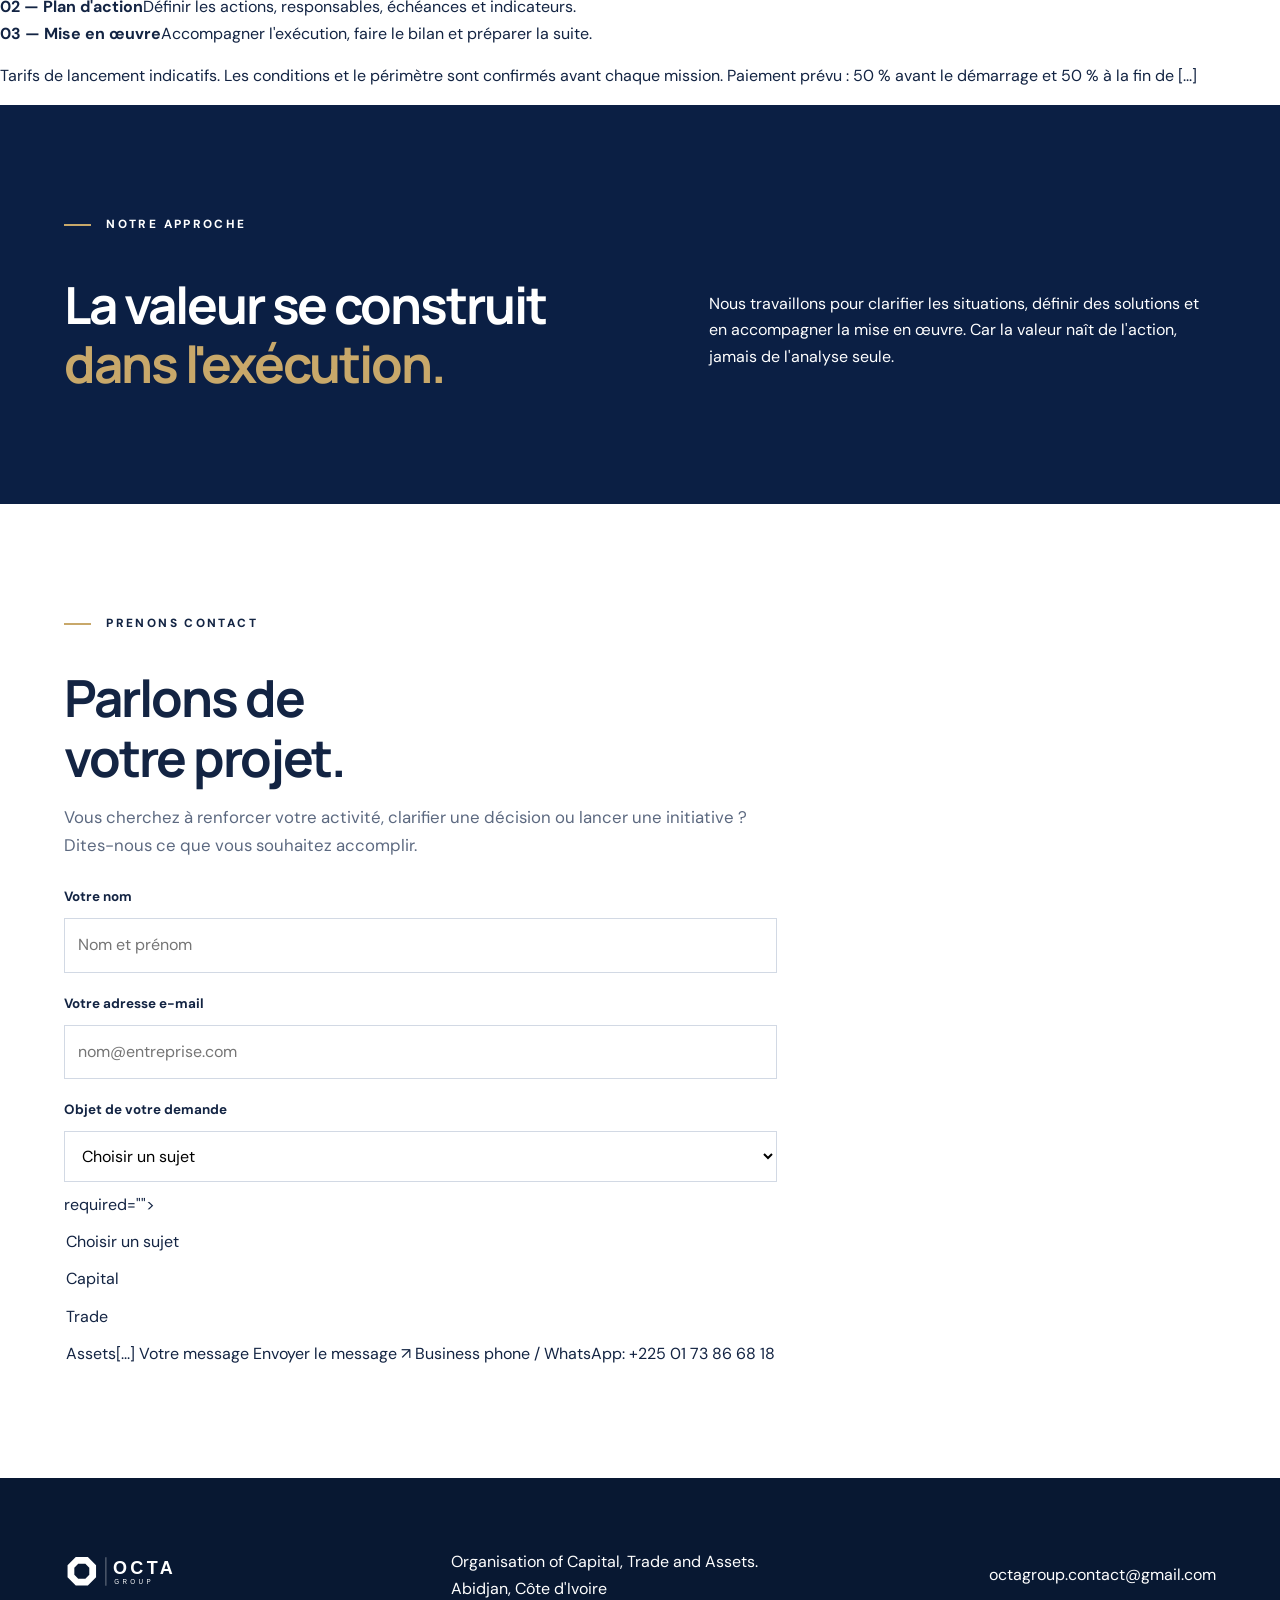
==== commit d8aadaa7: "Update index.html" ====
--- a/index.html
+++ b/index.html
@@ -214,7 +214,16 @@
 <input type="hidden" name="_next" value="https://ouattarachontchinwintanan-coder.github.io/octa-group/#contact"/>
 <label for="name">Votre nom</label><input autocomplete="name" id="name" maxlength="100" name="name" placeholder="Nom et prénom" required=""/>
 <label for="email">Votre adresse e-mail</label><input autocomplete="email" id="email" maxlength="150" name="email" placeholder="nom@entreprise.com" required="" type="email"/>
-<label for="topic">Objet de votre demande</label><select id="topic" name="topic" required=""><option value="">Choisir un sujet</option><option>Capital</option><option>Trade</option><option>Assets[...]
+<label for="topic">Objet de votre demande</label><select 
+<select id="topic" name="topic" required>
+  <option value="">Choisir un sujet</option>
+  <option value="Capital">Capital</option>
+  <option value="Trade">Trade</option>
+  <option value="Assets">Assets</option>
+  <option value="Advisory">Advisory</option>
+  <option value="Autre">Autre</option>
+</select>
+ required=""><option value="">Choisir un sujet</option><option>Capital</option><option>Trade</option><option>Assets[...]
 <label for="message">Votre message</label><textarea id="message" maxlength="3000" name="message" placeholder="Décrivez brièvement votre demande" required="" rows="5"></textarea>
 <button class="button button-dark" type="submit">Envoyer le message <span>↗</span></button>
 <p>Business phone / WhatsApp: <a href="https://wa.me/2250173866818">+225 01 73 86 68 18</a></p>
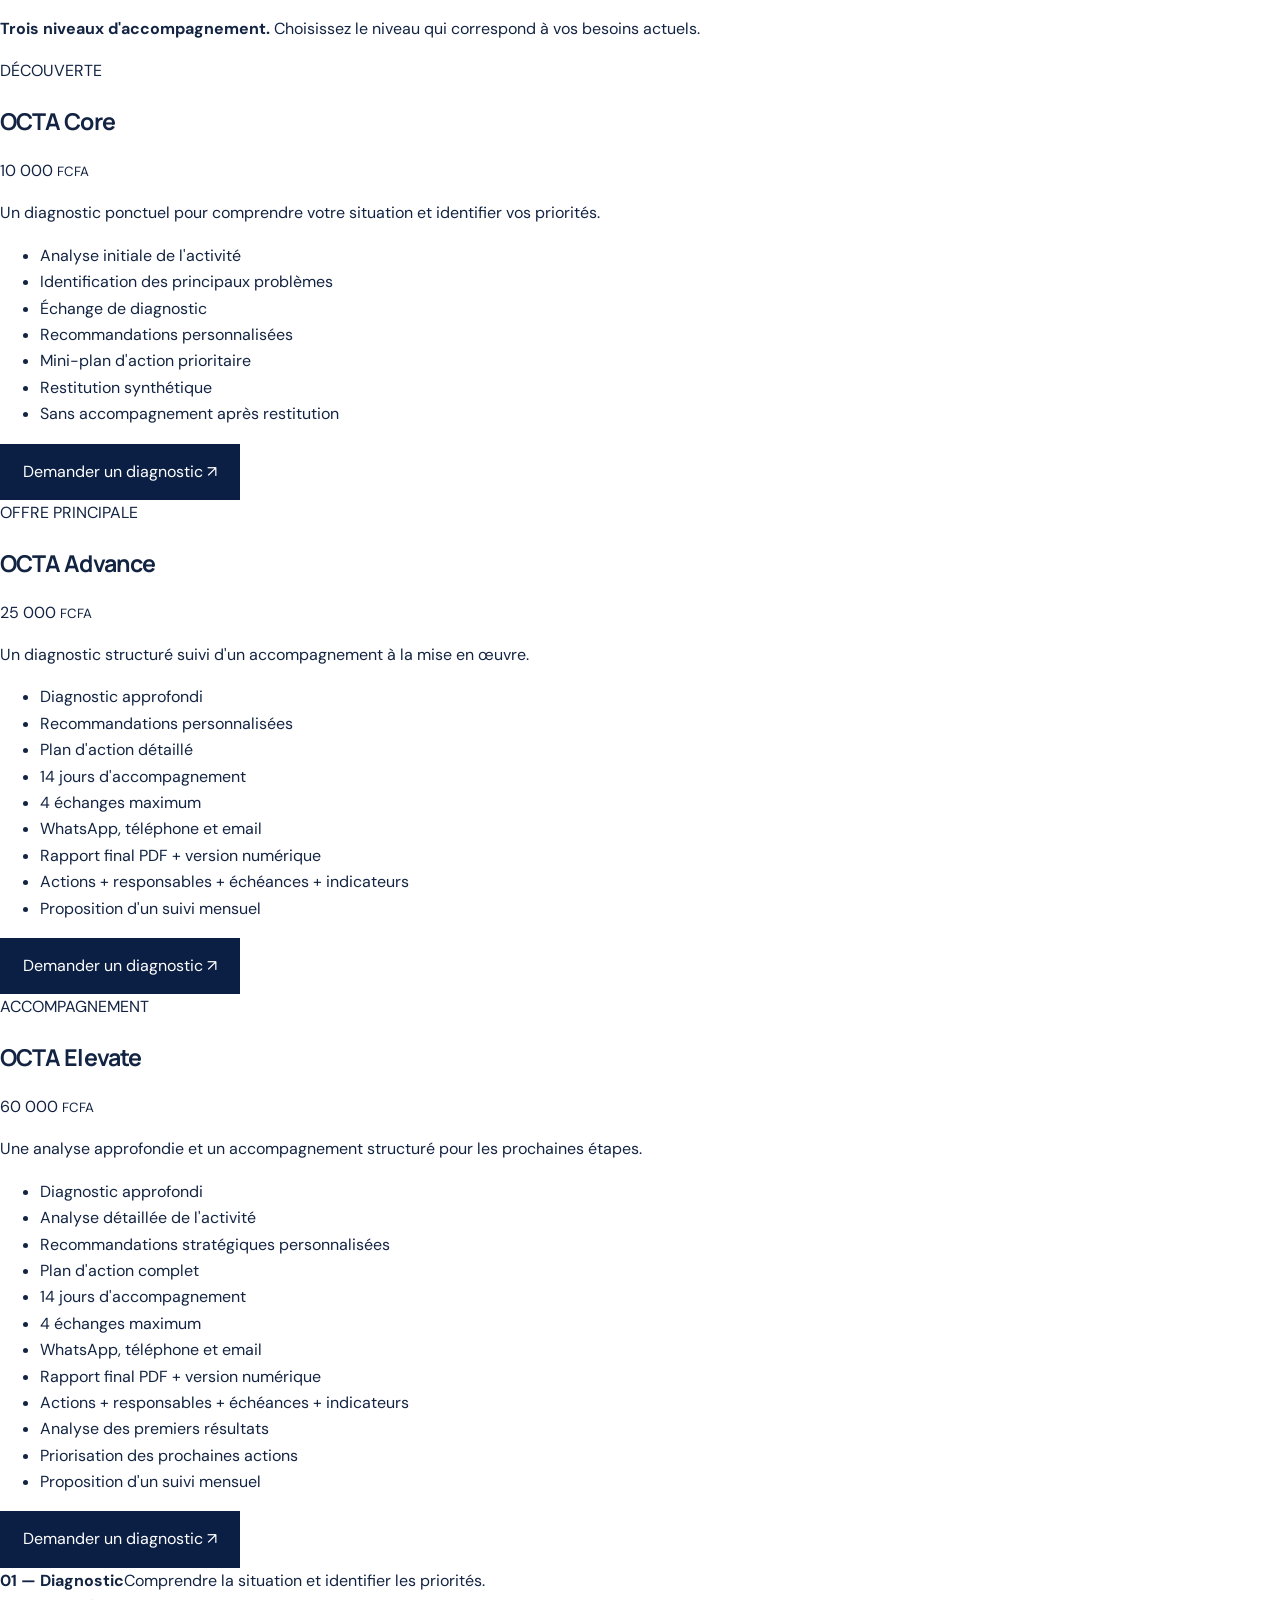
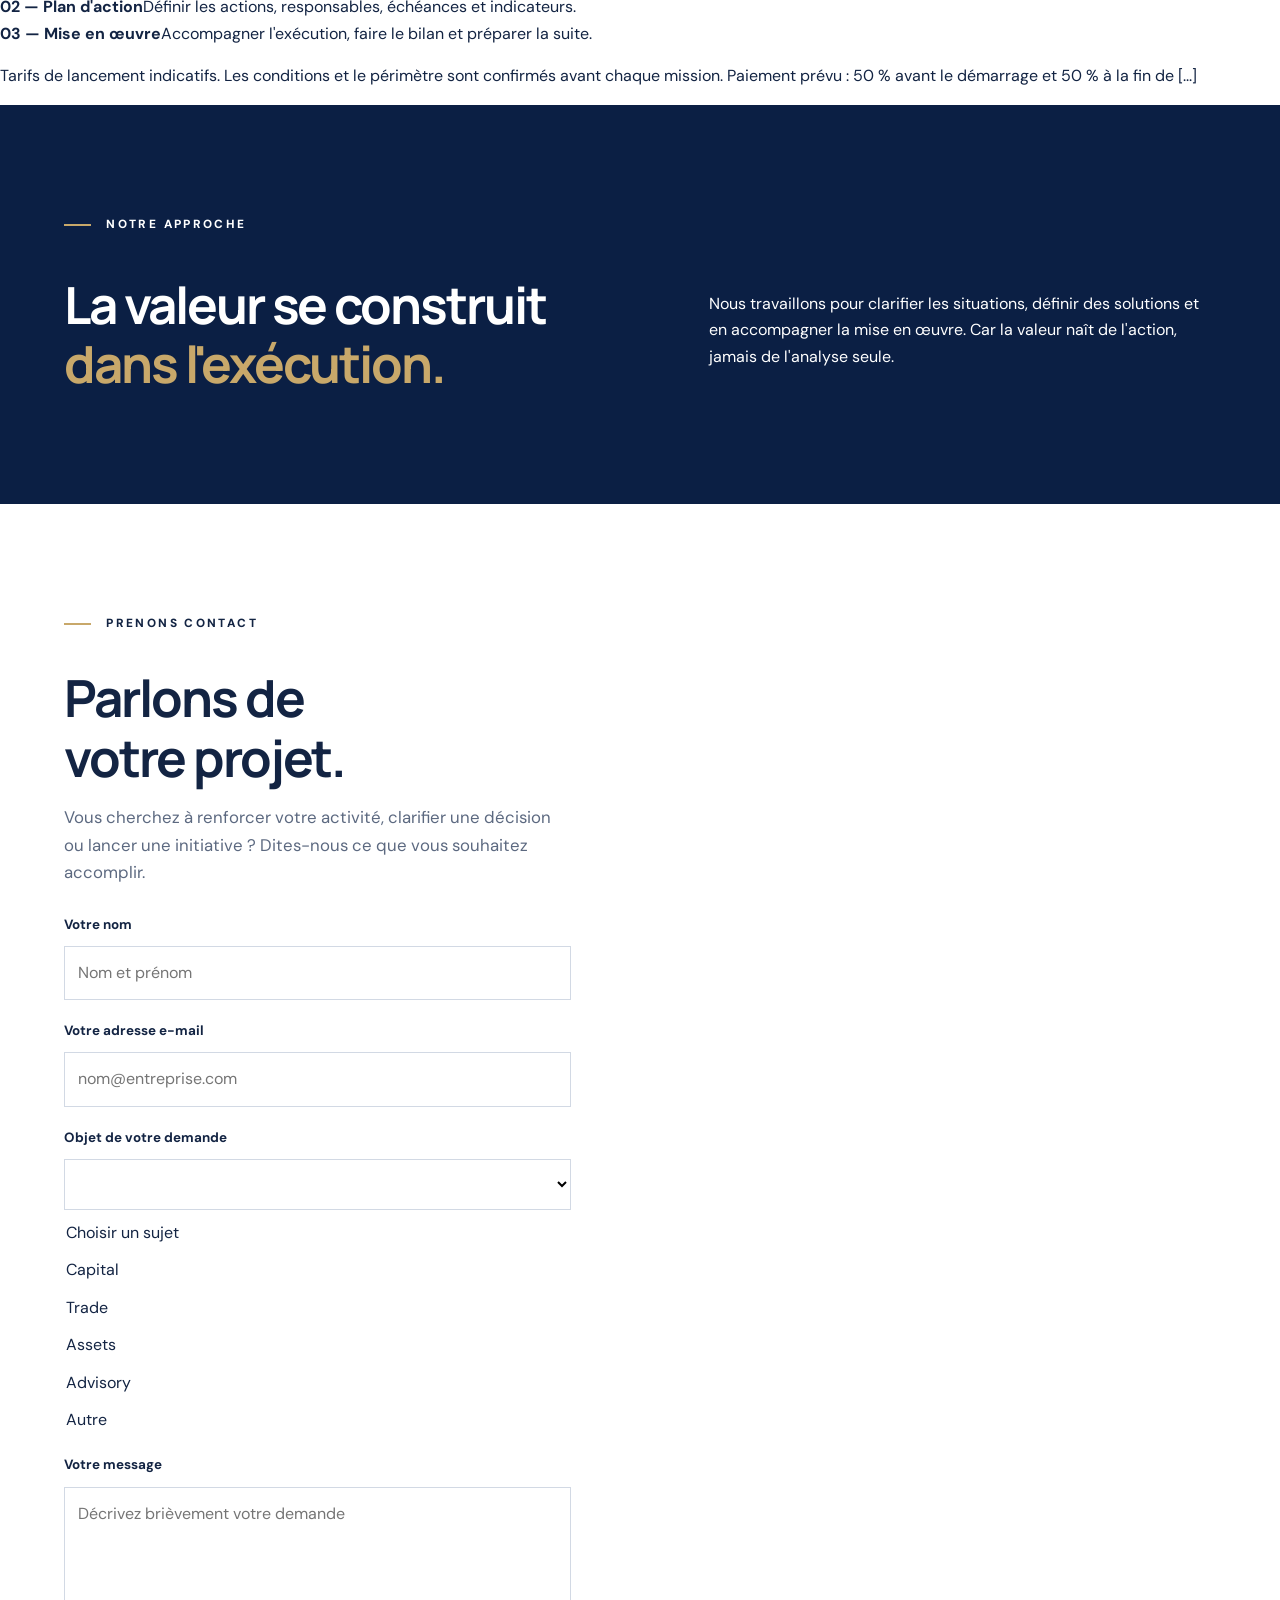
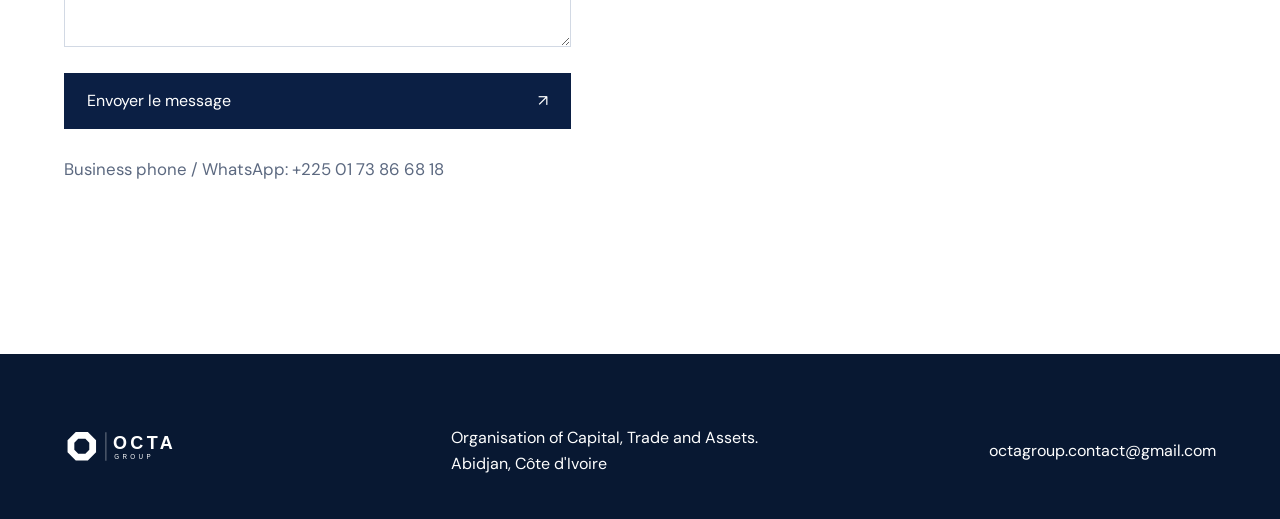
==== commit a5550f6f: "Update index.html" ====
--- a/index.html
+++ b/index.html
@@ -215,6 +215,8 @@
 <label for="name">Votre nom</label><input autocomplete="name" id="name" maxlength="100" name="name" placeholder="Nom et prénom" required=""/>
 <label for="email">Votre adresse e-mail</label><input autocomplete="email" id="email" maxlength="150" name="email" placeholder="nom@entreprise.com" required="" type="email"/>
 <label for="topic">Objet de votre demande</label><select 
+
+<label for="topic">Objet de votre demande</label>
 <select id="topic" name="topic" required>
   <option value="">Choisir un sujet</option>
   <option value="Capital">Capital</option>
@@ -222,9 +224,7 @@
   <option value="Assets">Assets</option>
   <option value="Advisory">Advisory</option>
   <option value="Autre">Autre</option>
-</select>
- required=""><option value="">Choisir un sujet</option><option>Capital</option><option>Trade</option><option>Assets[...]
-<label for="message">Votre message</label><textarea id="message" maxlength="3000" name="message" placeholder="Décrivez brièvement votre demande" required="" rows="5"></textarea>
+</select> <label for="message">Votre message</label><textarea id="message" maxlength="3000" name="message" placeholder="Décrivez brièvement votre demande" required="" rows="5"></textarea>
 <button class="button button-dark" type="submit">Envoyer le message <span>↗</span></button>
 <p>Business phone / WhatsApp: <a href="https://wa.me/2250173866818">+225 01 73 86 68 18</a></p>
 <p aria-live="polite" class="form-status" id="form-status" role="status"></p>
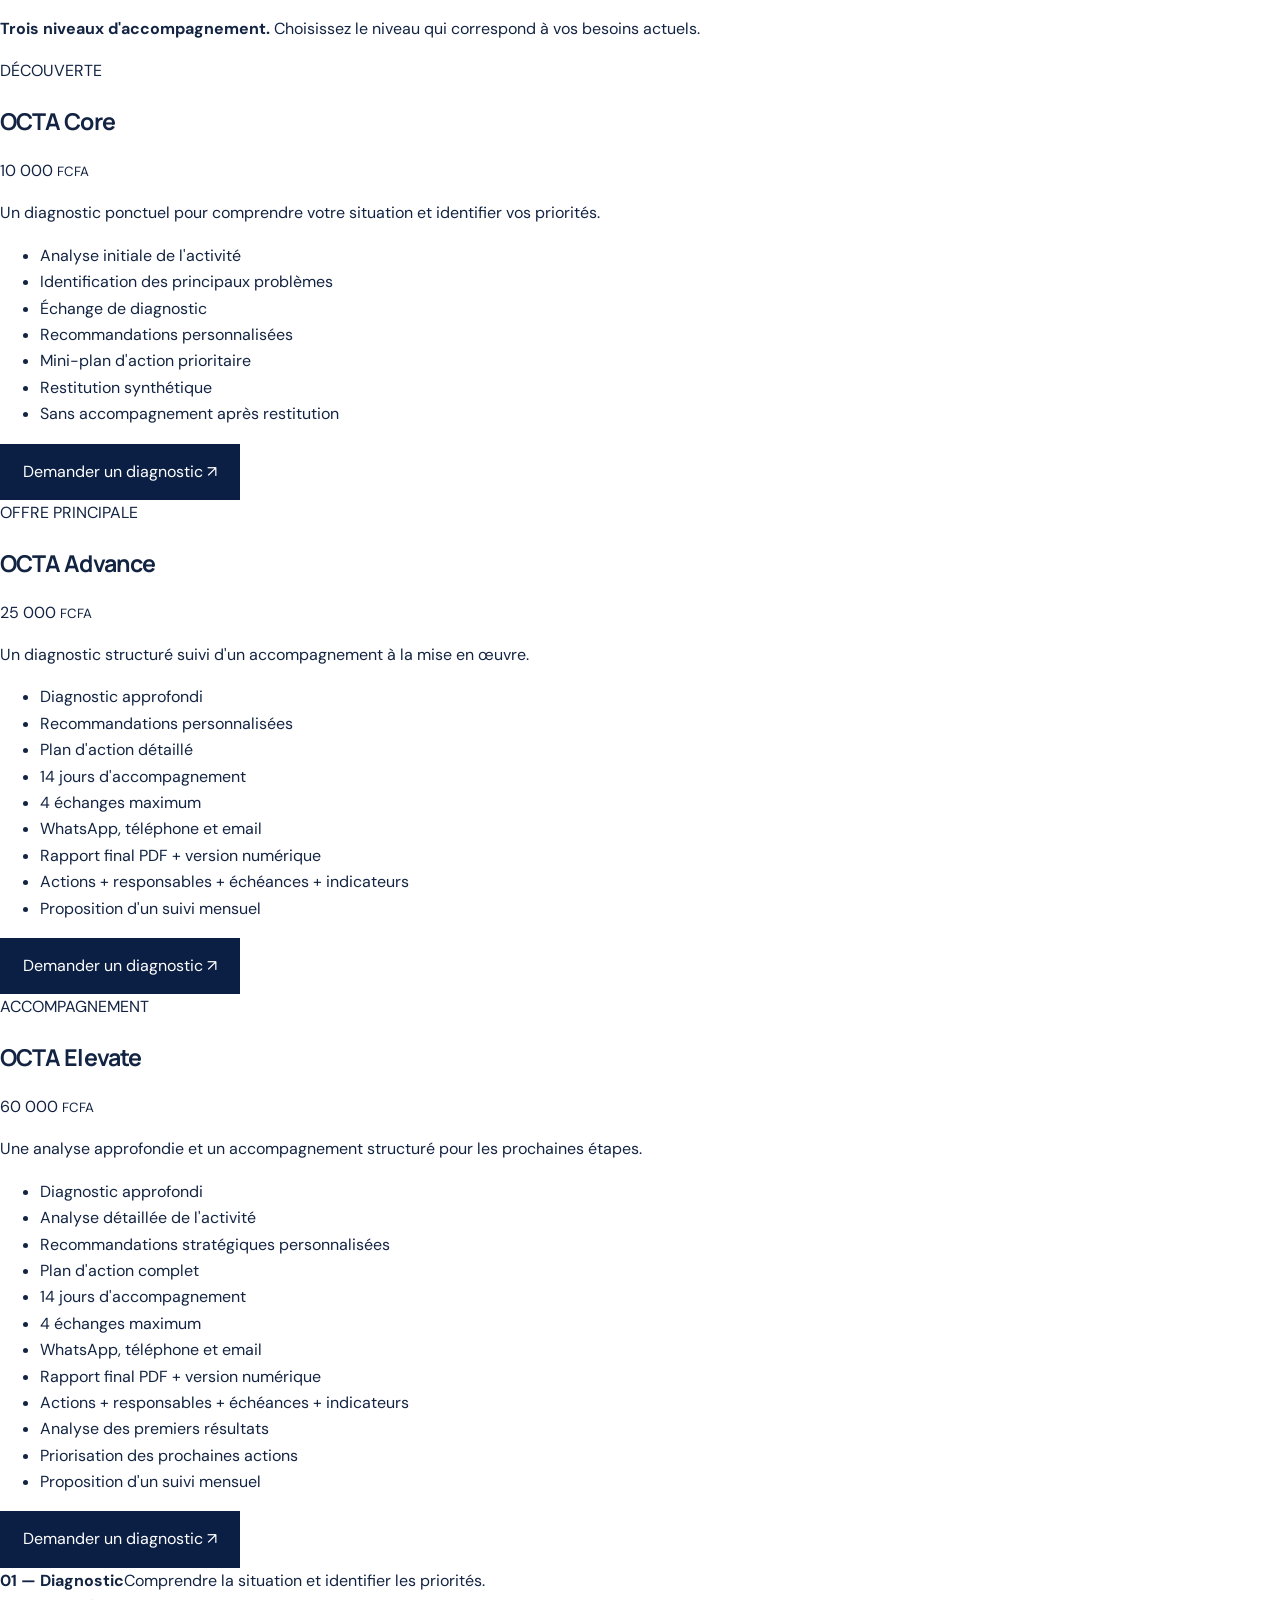
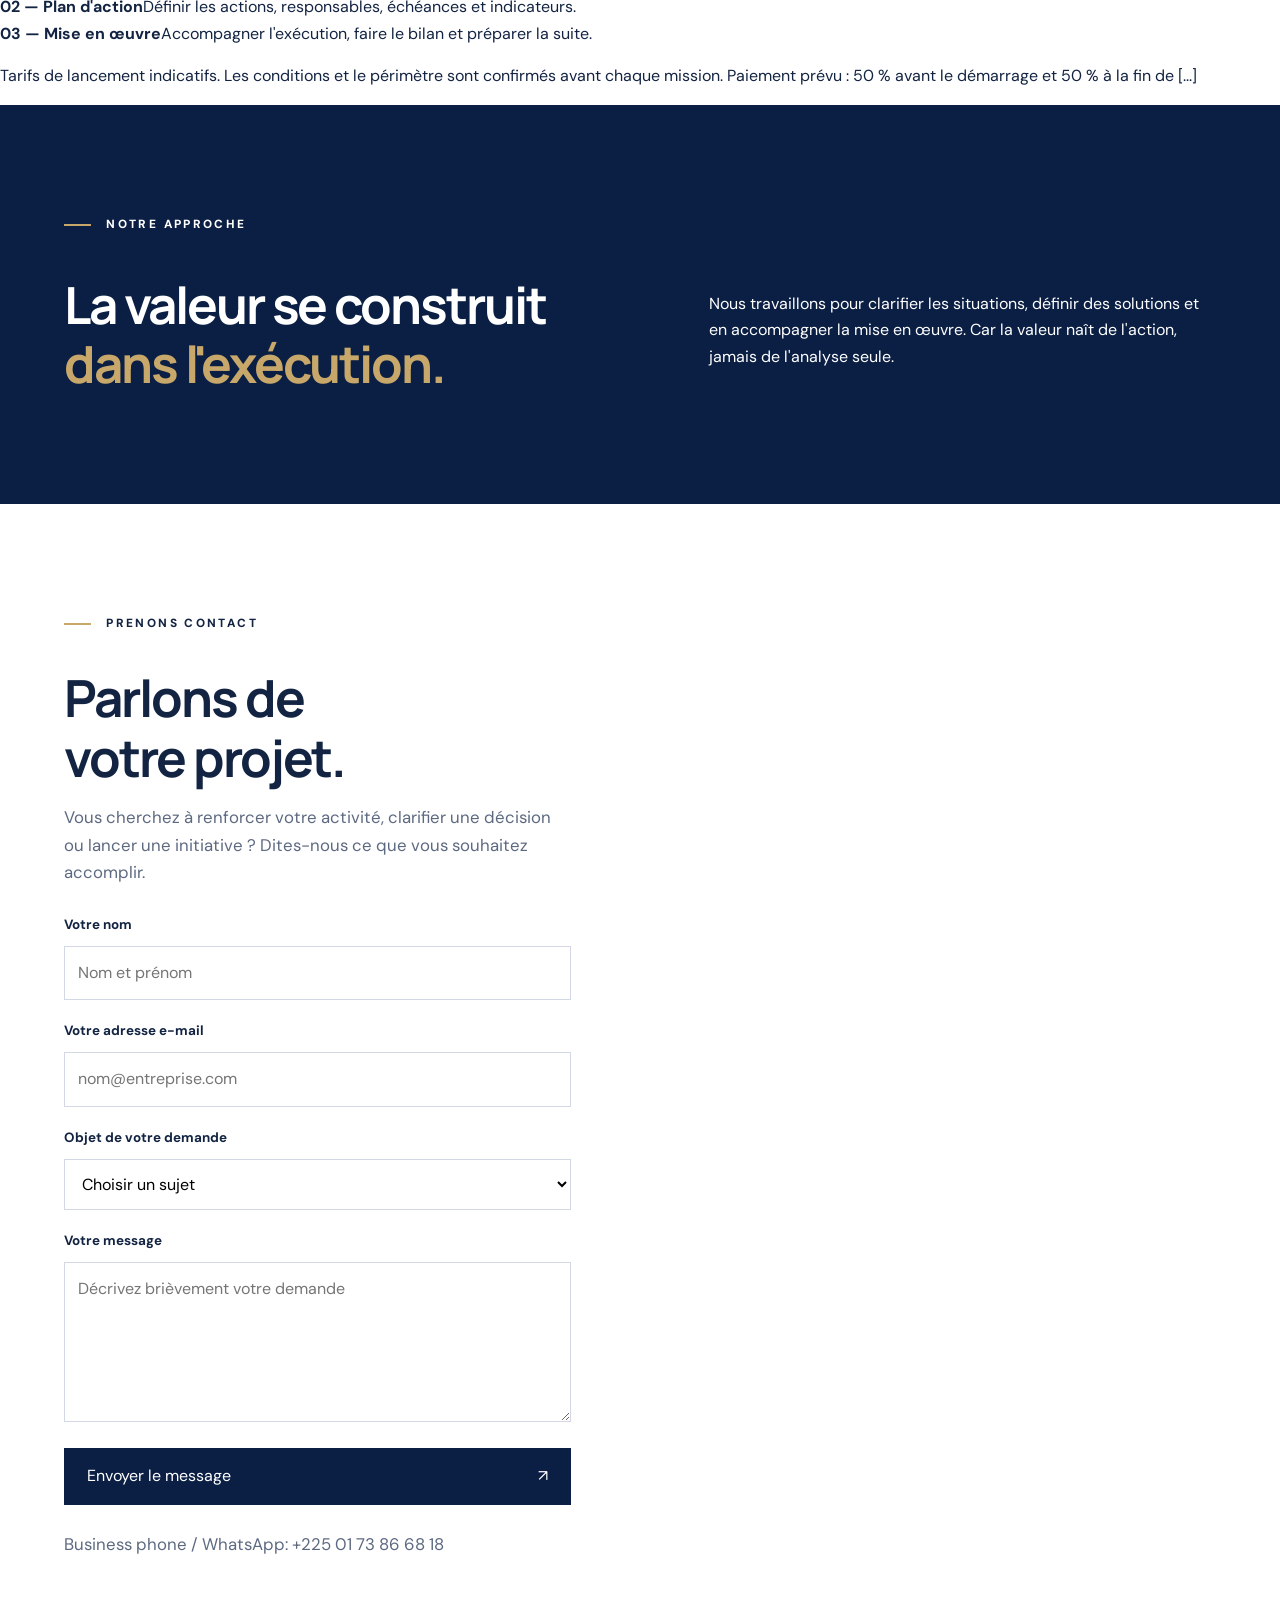
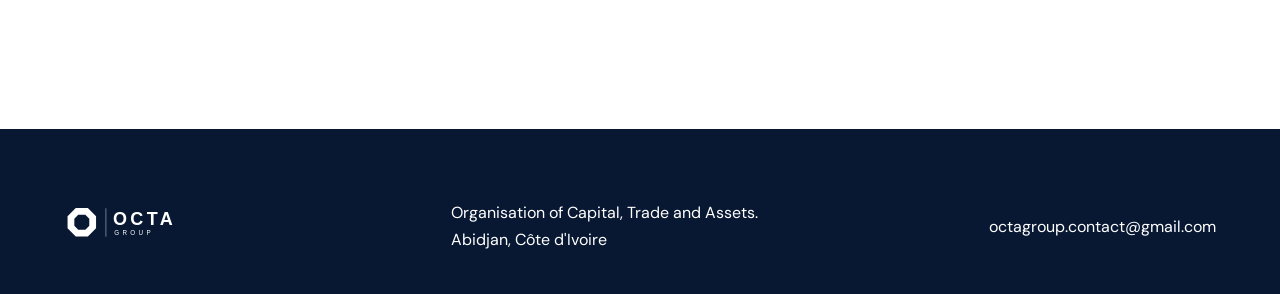
==== commit 46cd7cea: "Update index.html" ====
--- a/index.html
+++ b/index.html
@@ -214,9 +214,7 @@
 <input type="hidden" name="_next" value="https://ouattarachontchinwintanan-coder.github.io/octa-group/#contact"/>
 <label for="name">Votre nom</label><input autocomplete="name" id="name" maxlength="100" name="name" placeholder="Nom et prénom" required=""/>
 <label for="email">Votre adresse e-mail</label><input autocomplete="email" id="email" maxlength="150" name="email" placeholder="nom@entreprise.com" required="" type="email"/>
-<label for="topic">Objet de votre demande</label><select 
-
-<label for="topic">Objet de votre demande</label>
+ <label for="topic">Objet de votre demande</label>
 <select id="topic" name="topic" required>
   <option value="">Choisir un sujet</option>
   <option value="Capital">Capital</option>
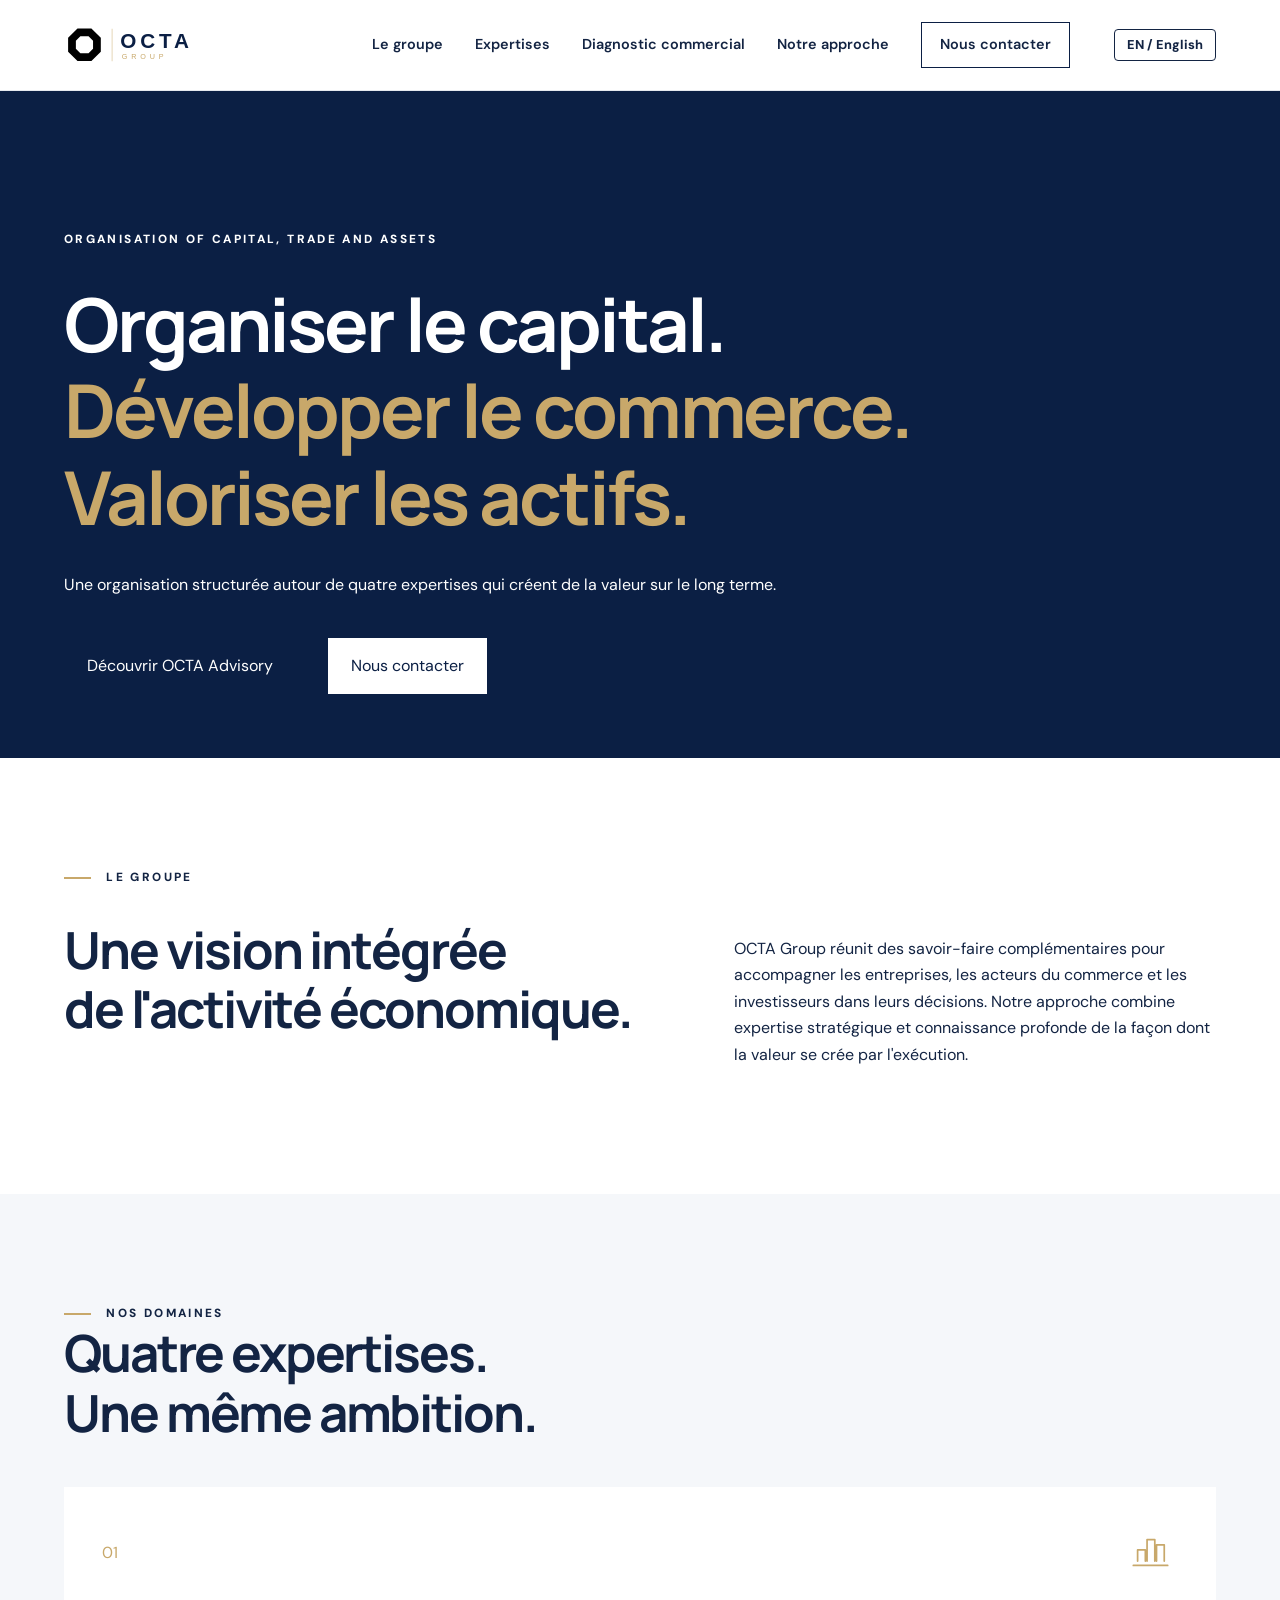
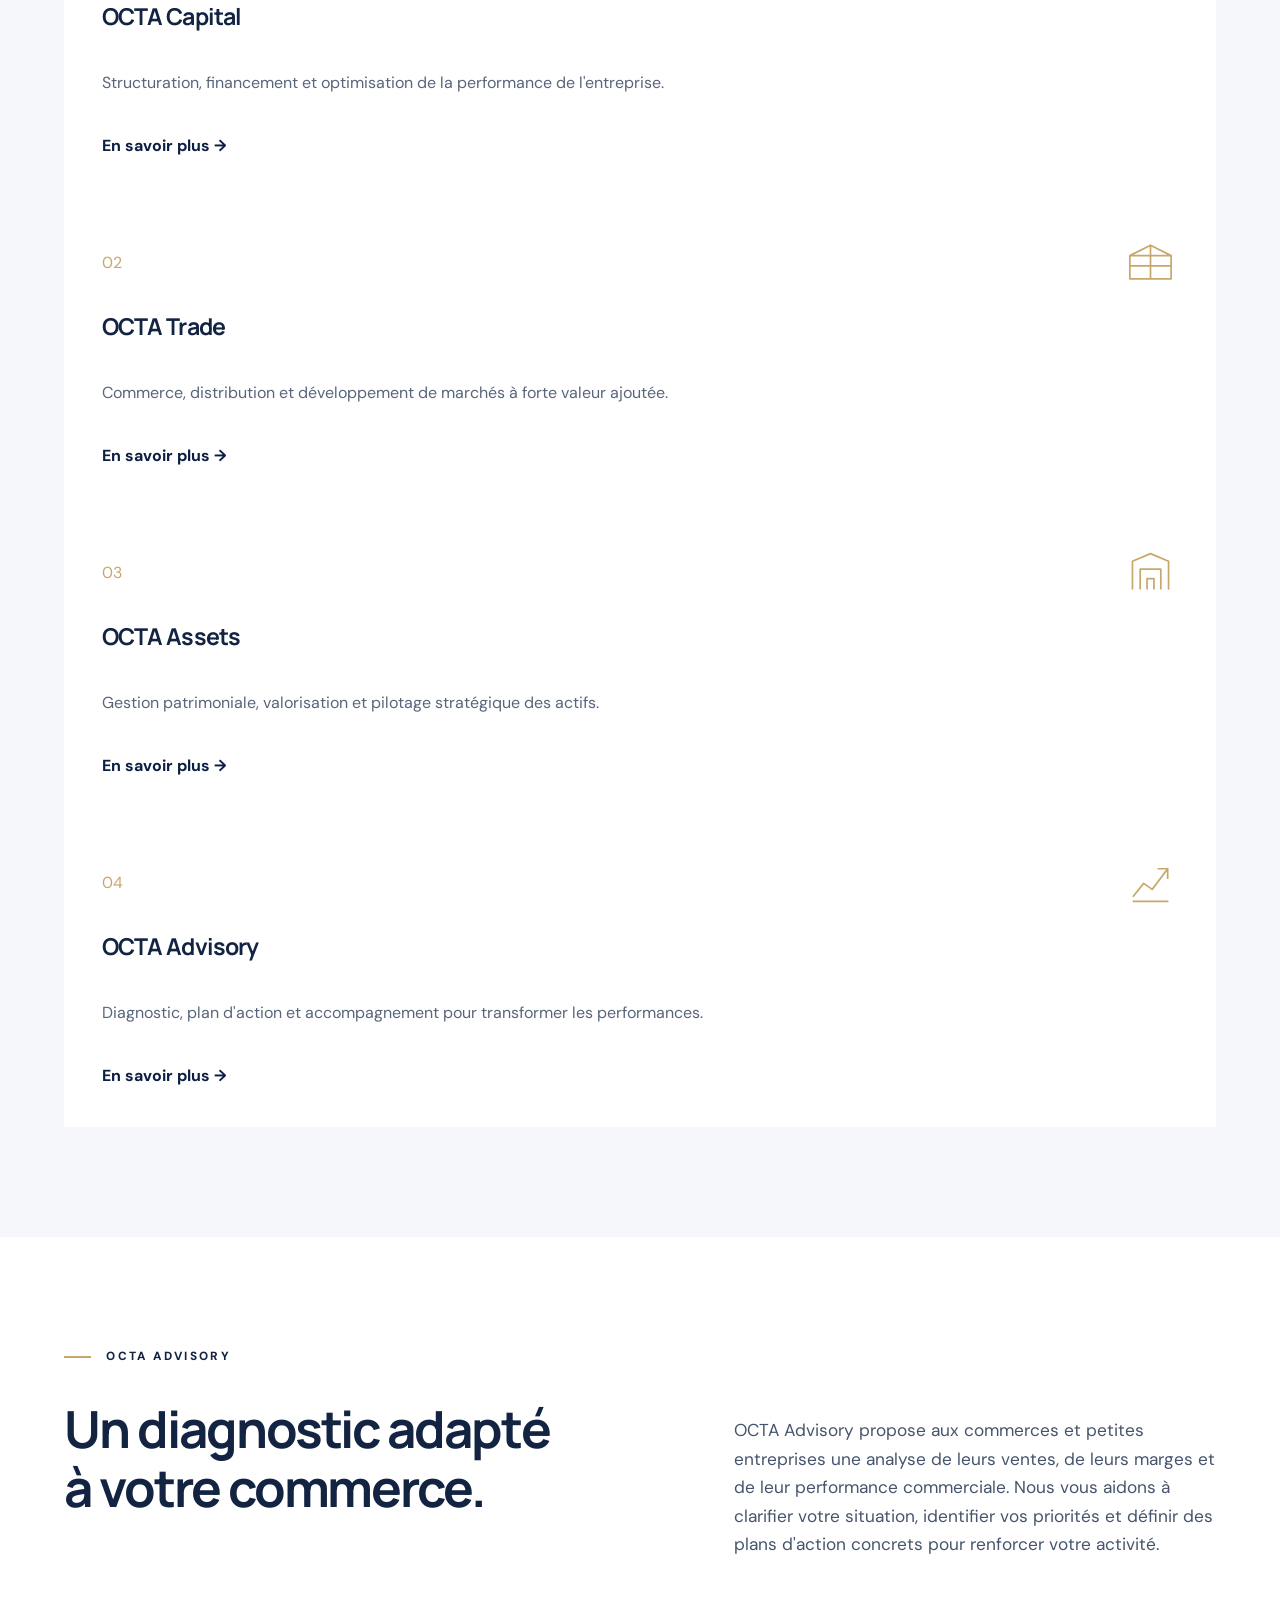
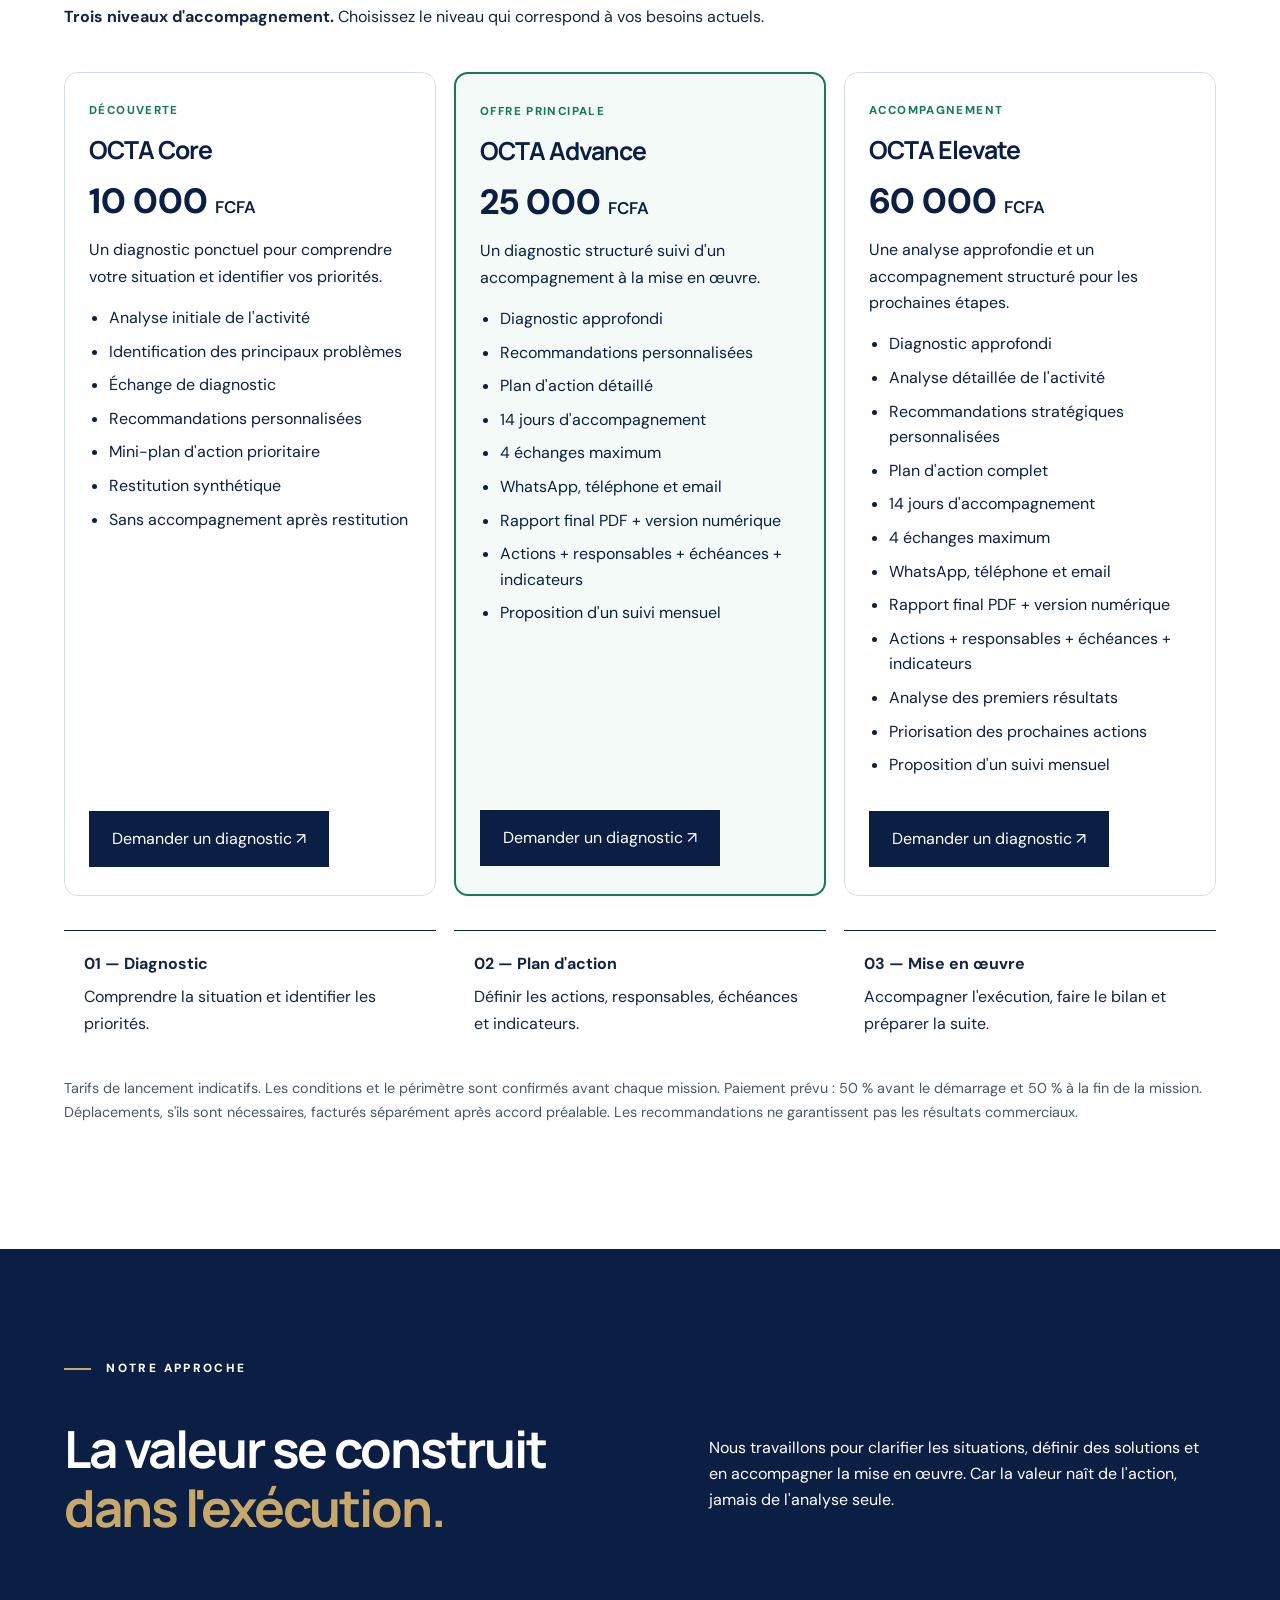
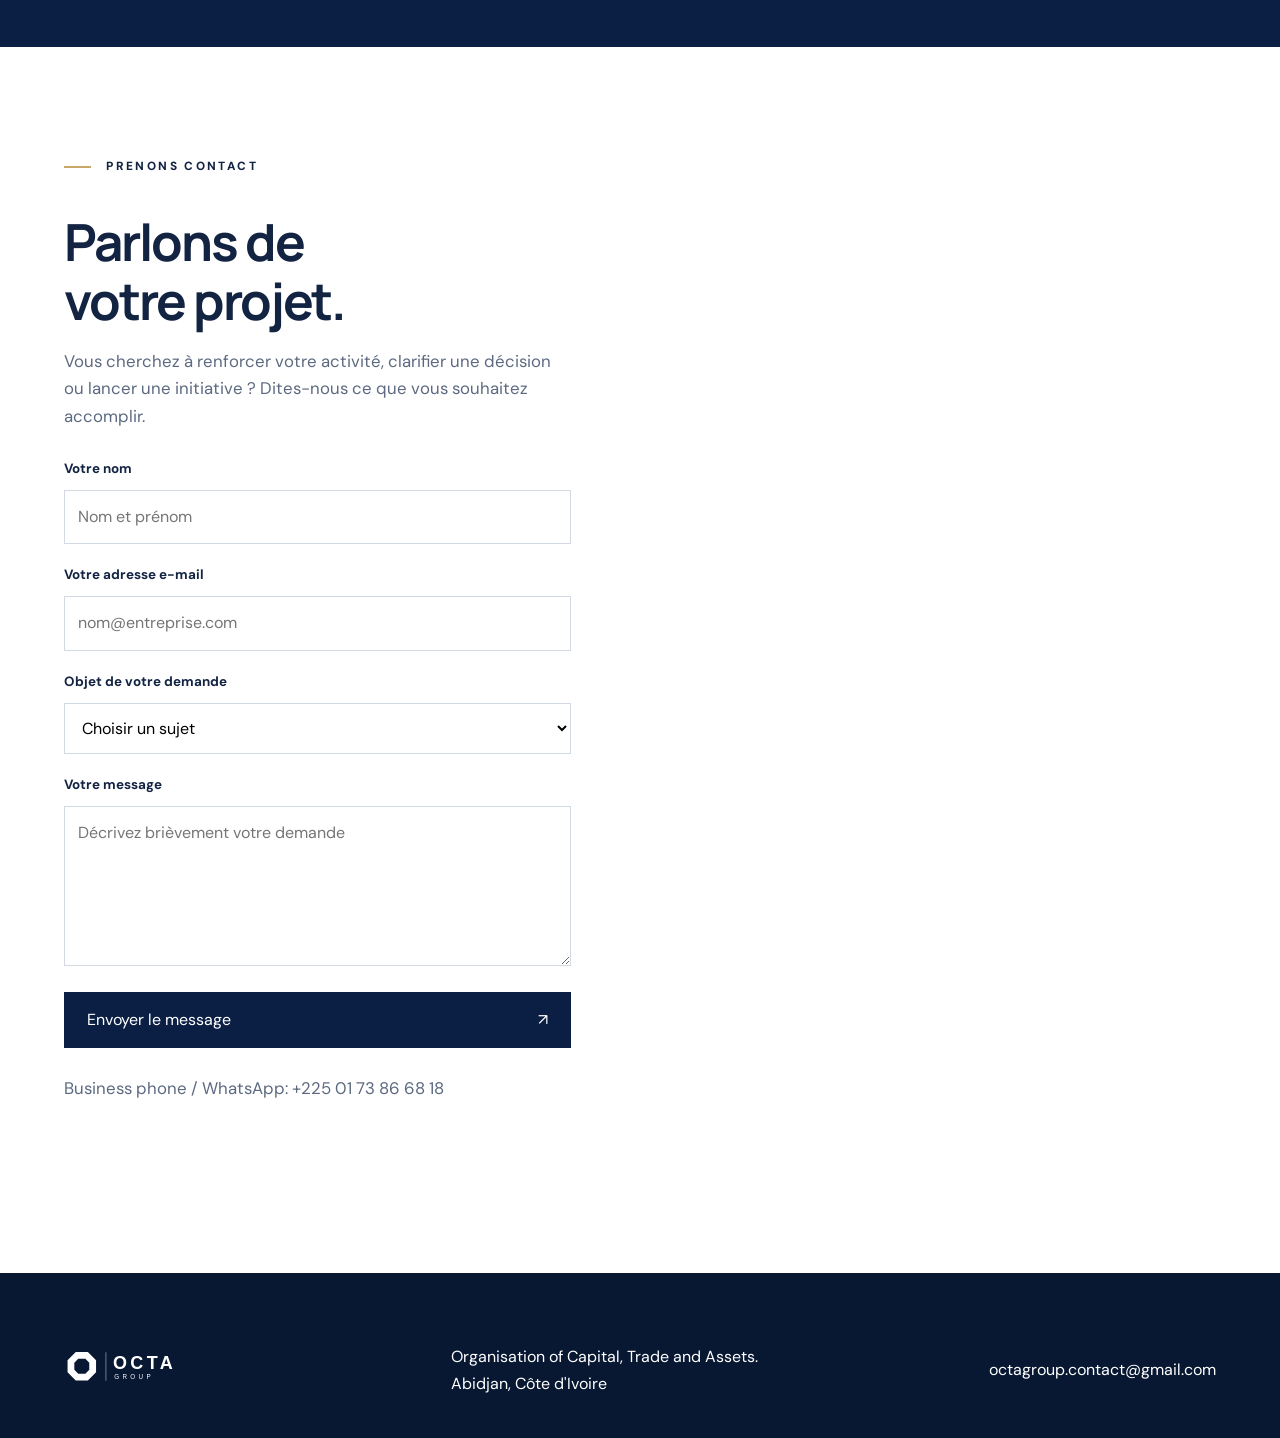
==== commit 97df9a95: "Update index.html" ====
--- a/index.html
+++ b/index.html
@@ -14,14 +14,14 @@
 <link href="https://ouattarachontchinwintanan-coder.github.io/octa-group/" hreflang="fr" rel="alternate"/>
 <link href="https://ouattarachontchinwintanan-coder.github.io/octa-group/en.html" hreflang="en" rel="alternate"/>
 <link href="https://ouattarachontchinwintanan-coder.github.io/octa-group/" hreflang="x-default" rel="alternate"/>
-<link href="https://ouattarachontchinwintanan-coder.github.io/octa-group/" rel="canonical"/><style>nav .language-link{display:inline-flex;align-items:center;font-weight:800;border:1px solid curren[...]
+<link href="https://ouattarachontchinwintanan-coder.github.io/octa-group/" rel="canonical"/><style>nav .language-link{display:inline-flex;align-items:center;font-weight:800;border:1px solid currentColor;border-radius:4px;padding:4px 12px;gap:6px;font-size:.8rem;color:currentColor;text-decoration:none;transition:background-color .3s ease;margin-left:12px}nav .language-link:hover{background-color:rgba(11,31,68,.1)}</style></head>
 <body>
 <a class="skip" href="#main">Aller au contenu</a>
 <header class="header" id="top">
 <a aria-label="OCTA — Accueil" class="brand" href="#top"><img alt="" height="42" src="logo.svg" width="136"/></a>
 <button aria-controls="nav" aria-expanded="false" aria-label="Ouvrir le menu" class="menu" id="menu"><span></span><span></span></button>
 <nav aria-label="Navigation principale" id="nav">
-<a href="#groupe">Le groupe</a><a href="#expertises">Expertises</a><a href="#offre">Diagnostic commercial</a><a href="#approche">Notre approche</a><a class="nav-contact" href="#contact">Nous conta[...]
+<a href="#groupe">Le groupe</a><a href="#expertises">Expertises</a><a href="#offre">Diagnostic commercial</a><a href="#approche">Notre approche</a><a class="nav-contact" href="#contact">Nous contacter</a>
 <a class="language-link" href="en.html" lang="en">EN / English</a></nav>
 </header>
 <main id="main">
@@ -40,7 +40,7 @@
 <div class="section-label"><span class="line dark"></span> LE GROUPE</div>
 <div class="intro-content">
 <h2>Une vision intégrée<br/>de l'activité économique.</h2>
-<p>OCTA Group réunit des savoir-faire complémentaires pour accompagner les entreprises, les acteurs du commerce et les investisseurs dans leurs décisions. Notre approche combine expertise strat[...]
+<p>OCTA Group réunit des savoir-faire complémentaires pour accompagner les entreprises, les acteurs du commerce et les investisseurs dans leurs décisions. Notre approche combine expertise stratégique et connaissance profonde de la façon dont la valeur se crée par l'exécution.</p>
 </div>
 </section>
 <section class="expertises section" id="expertises">
@@ -102,13 +102,13 @@
 <div class="intro-content">
 <h2>Un diagnostic adapté<br/>à votre commerce.</h2>
 <div class="intro-copy">
-<p>OCTA Advisory propose aux commerces et petites entreprises une analyse de leurs ventes, de leurs marges et de leur performance commerciale. Nous vous aidons à clarifier votre situation, ident[...]
+<p>OCTA Advisory propose aux commerces et petites entreprises une analyse de leurs ventes, de leurs marges et de leur performance commerciale. Nous vous aidons à clarifier votre situation, identifier vos priorités et définir des plans d'action concrets pour renforcer votre activité.</p>
 </div>
 </div>
 <style>
 #offre .advisory-lead{margin-top:28px;max-width:760px}
 #offre .octa-offers{display:grid;grid-template-columns:repeat(3,minmax(0,1fr));gap:18px;margin-top:42px}
-#offre .octa-offer{display:flex;flex-direction:column;gap:15px;padding:28px 24px;border:1px solid #d7dfe6;background:#fff;color:#0b1f44;border-radius:14px;transition:transform .3s ease,box-shadow[...]
+#offre .octa-offer{display:flex;flex-direction:column;gap:15px;padding:28px 24px;border:1px solid #d7dfe6;background:#fff;color:#0b1f44;border-radius:14px;transition:transform .3s ease,box-shadow .3s ease}
 #offre .octa-offer:hover{transform:translateY(-4px);box-shadow:0 12px 24px rgba(0,0,0,.1)}
 #offre .octa-offer-featured{border:2px solid #167957;background:#f4faf7}
 #offre .octa-offer-label{font-size:.72rem;font-weight:800;letter-spacing:.12em;color:#167957}
@@ -188,7 +188,7 @@
 <div class="advisory-step"><strong>02 — Plan d'action</strong><span>Définir les actions, responsables, échéances et indicateurs.</span></div>
 <div class="advisory-step"><strong>03 — Mise en œuvre</strong><span>Accompagner l'exécution, faire le bilan et préparer la suite.</span></div>
 </div>
-<p class="octa-offers-note">Tarifs de lancement indicatifs. Les conditions et le périmètre sont confirmés avant chaque mission. Paiement prévu : 50 % avant le démarrage et 50 % à la fin de [...]
+<p class="octa-offers-note">Tarifs de lancement indicatifs. Les conditions et le périmètre sont confirmés avant chaque mission. Paiement prévu : 50 % avant le démarrage et 50 % à la fin de la mission. Déplacements, s'ils sont nécessaires, facturés séparément après accord préalable. Les recommandations ne garantissent pas les résultats commerciaux.</p>
 </section>
 <section class="approach section" id="approche">
 <div class="section-label"><span class="line"></span> NOTRE APPROCHE</div>
@@ -211,18 +211,10 @@
 <input name="_template" type="hidden" value="table"/>
 <input name="subject" type="hidden" value="Nouvelle demande de contact — OCTA Group"/>
 <input name="from_name" type="hidden" value="OCTA Group"/>
-<input type="hidden" name="_next" value="https://ouattarachontchinwintanan-coder.github.io/octa-group/#contact"/>
 <label for="name">Votre nom</label><input autocomplete="name" id="name" maxlength="100" name="name" placeholder="Nom et prénom" required=""/>
 <label for="email">Votre adresse e-mail</label><input autocomplete="email" id="email" maxlength="150" name="email" placeholder="nom@entreprise.com" required="" type="email"/>
- <label for="topic">Objet de votre demande</label>
-<select id="topic" name="topic" required>
-  <option value="">Choisir un sujet</option>
-  <option value="Capital">Capital</option>
-  <option value="Trade">Trade</option>
-  <option value="Assets">Assets</option>
-  <option value="Advisory">Advisory</option>
-  <option value="Autre">Autre</option>
-</select> <label for="message">Votre message</label><textarea id="message" maxlength="3000" name="message" placeholder="Décrivez brièvement votre demande" required="" rows="5"></textarea>
+<label for="topic">Objet de votre demande</label><select id="topic" name="topic" required=""><option value="">Choisir un sujet</option><option>Capital</option><option>Trade</option><option>Assets</option><option>Advisory</option></select>
+<label for="message">Votre message</label><textarea id="message" maxlength="3000" name="message" placeholder="Décrivez brièvement votre demande" required="" rows="5"></textarea>
 <button class="button button-dark" type="submit">Envoyer le message <span>↗</span></button>
 <p>Business phone / WhatsApp: <a href="https://wa.me/2250173866818">+225 01 73 86 68 18</a></p>
 <p aria-live="polite" class="form-status" id="form-status" role="status"></p>
@@ -239,4 +231,4 @@
 </footer>
 <script src="config.js"></script><script src="script.js"></script>
 </body>
-</html>
+ </html>
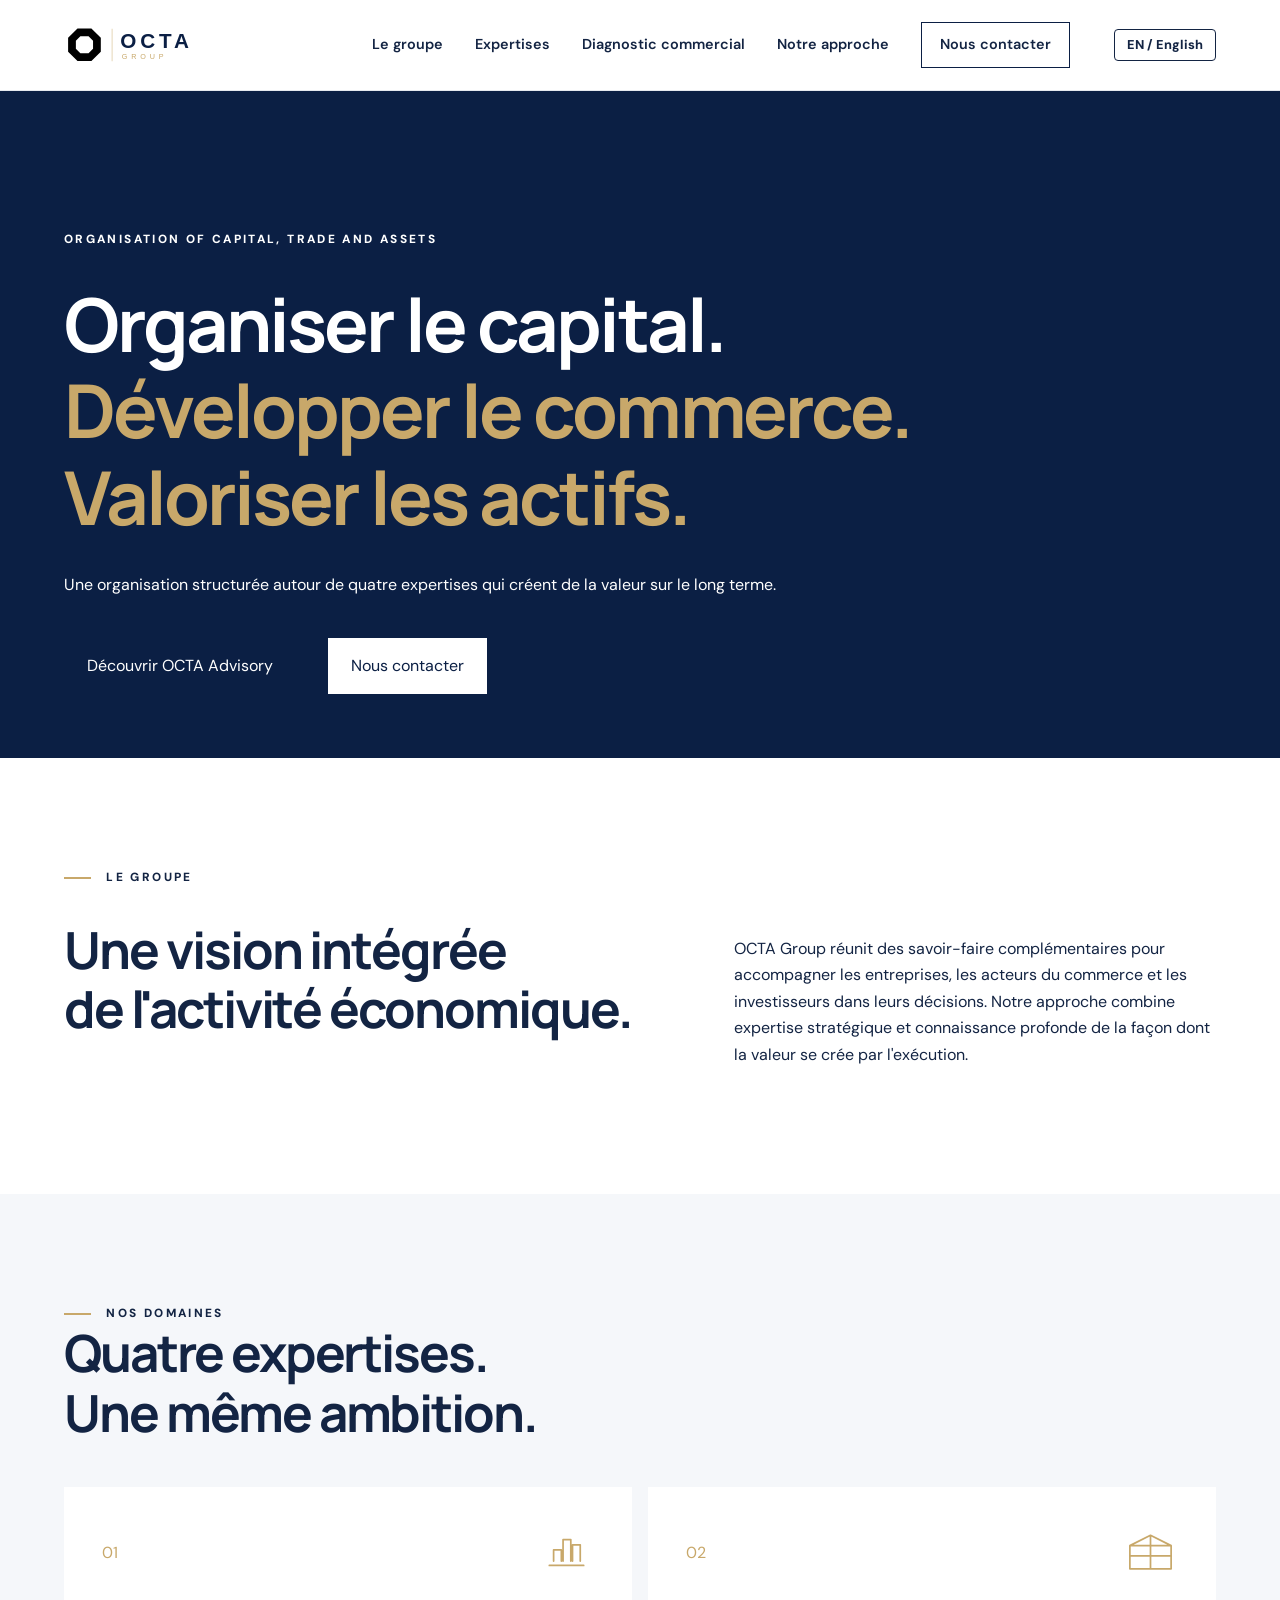
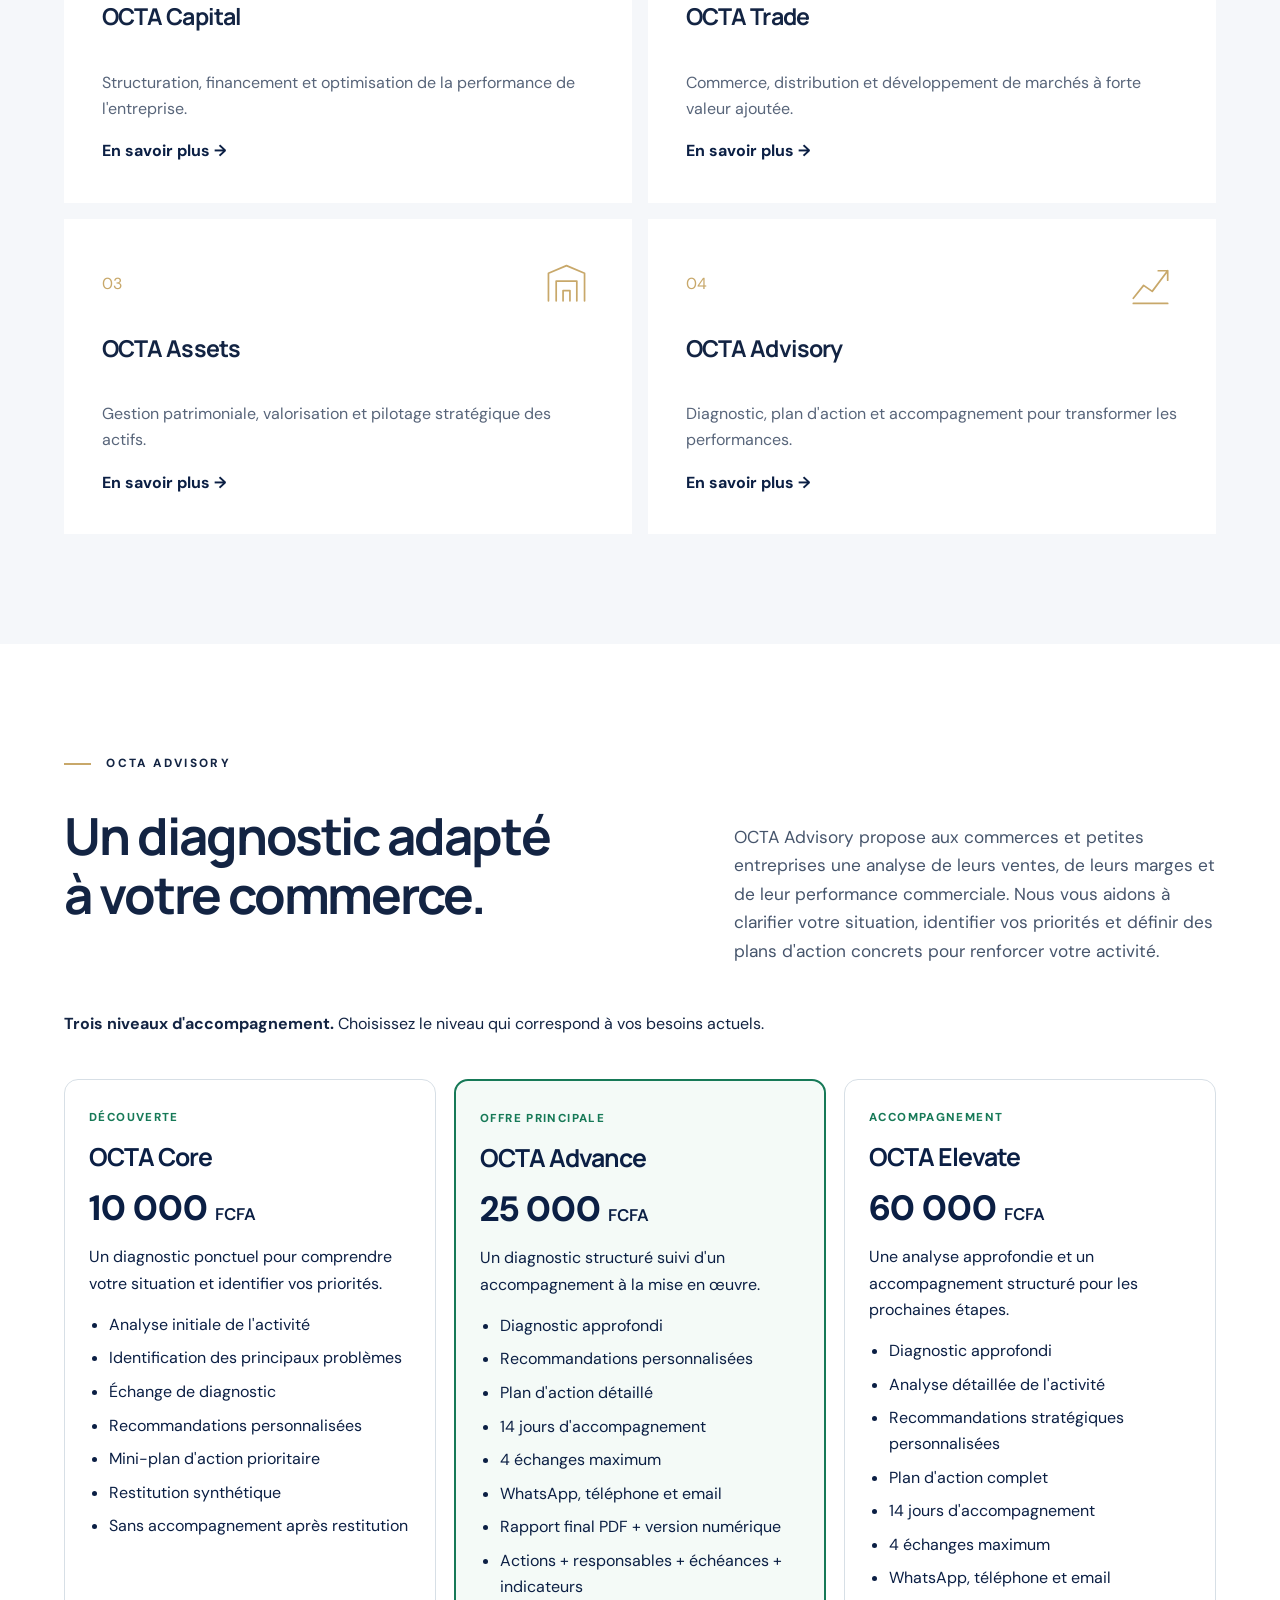
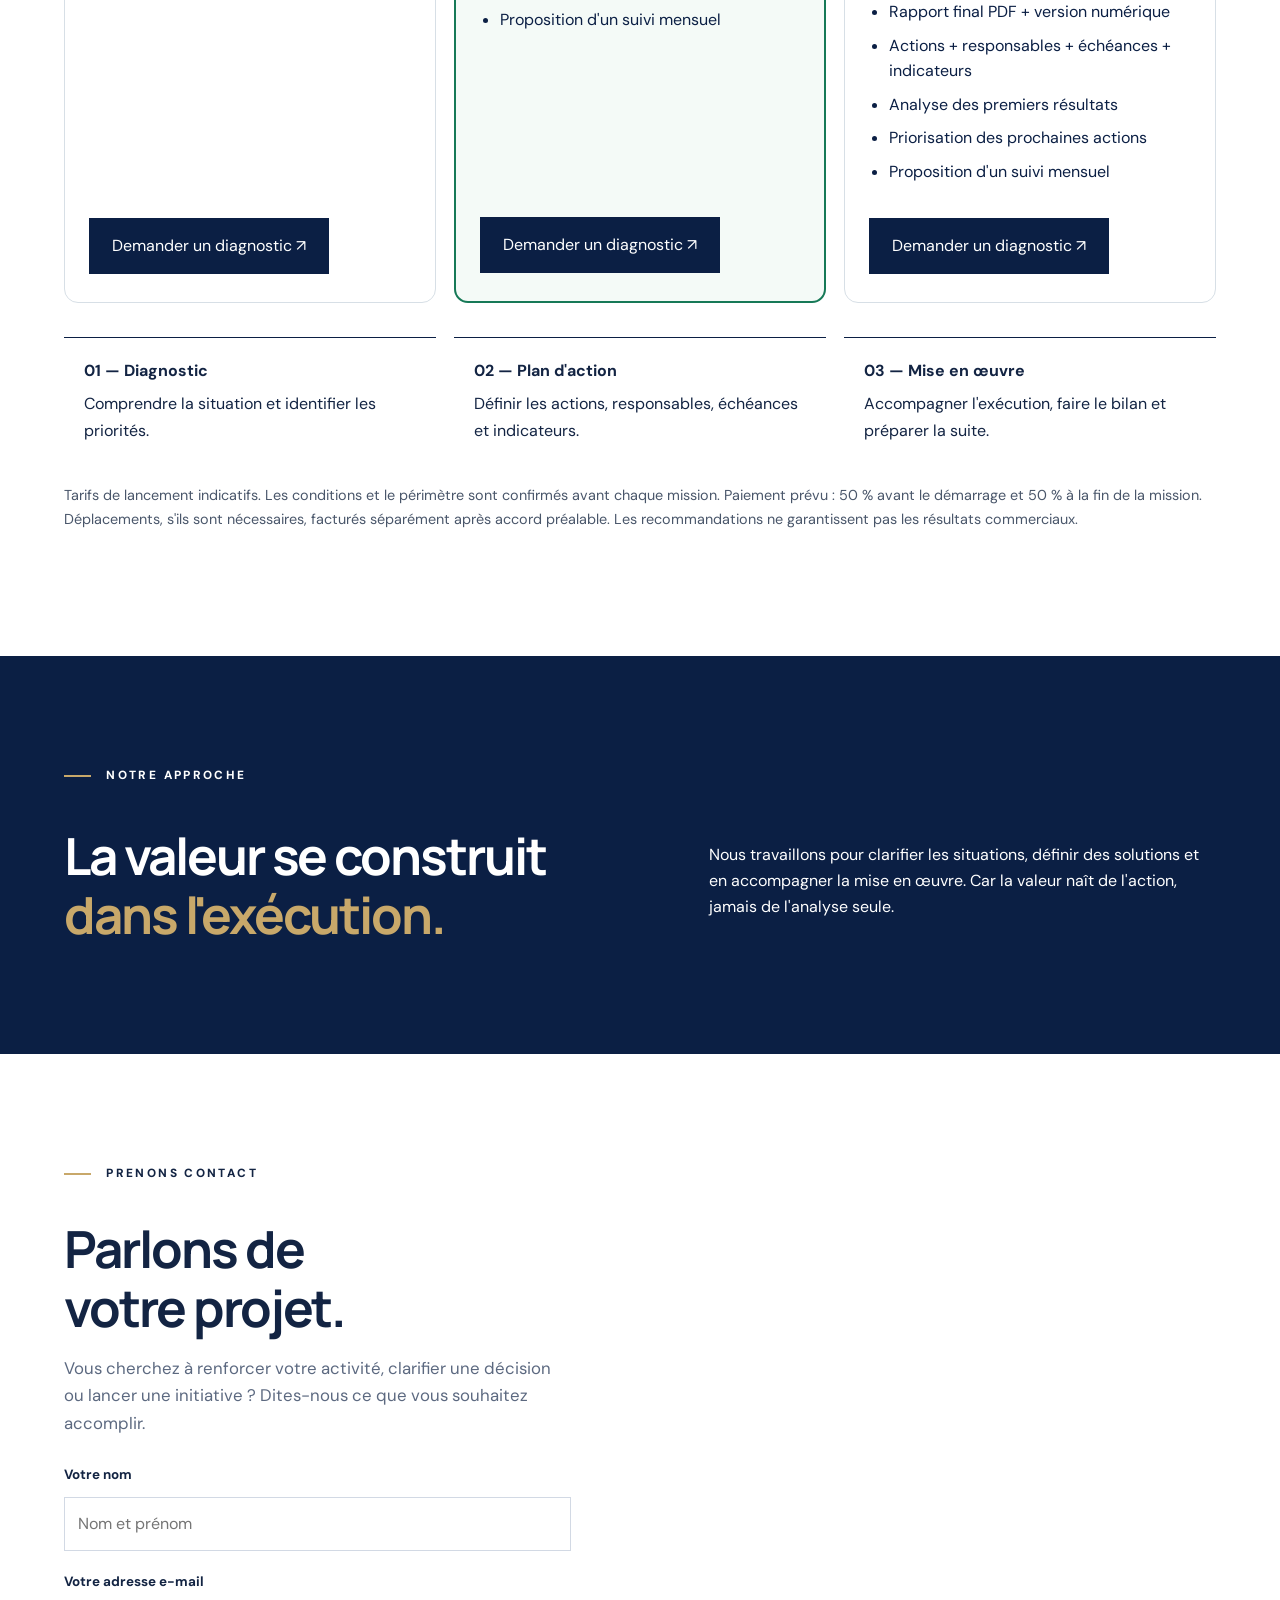
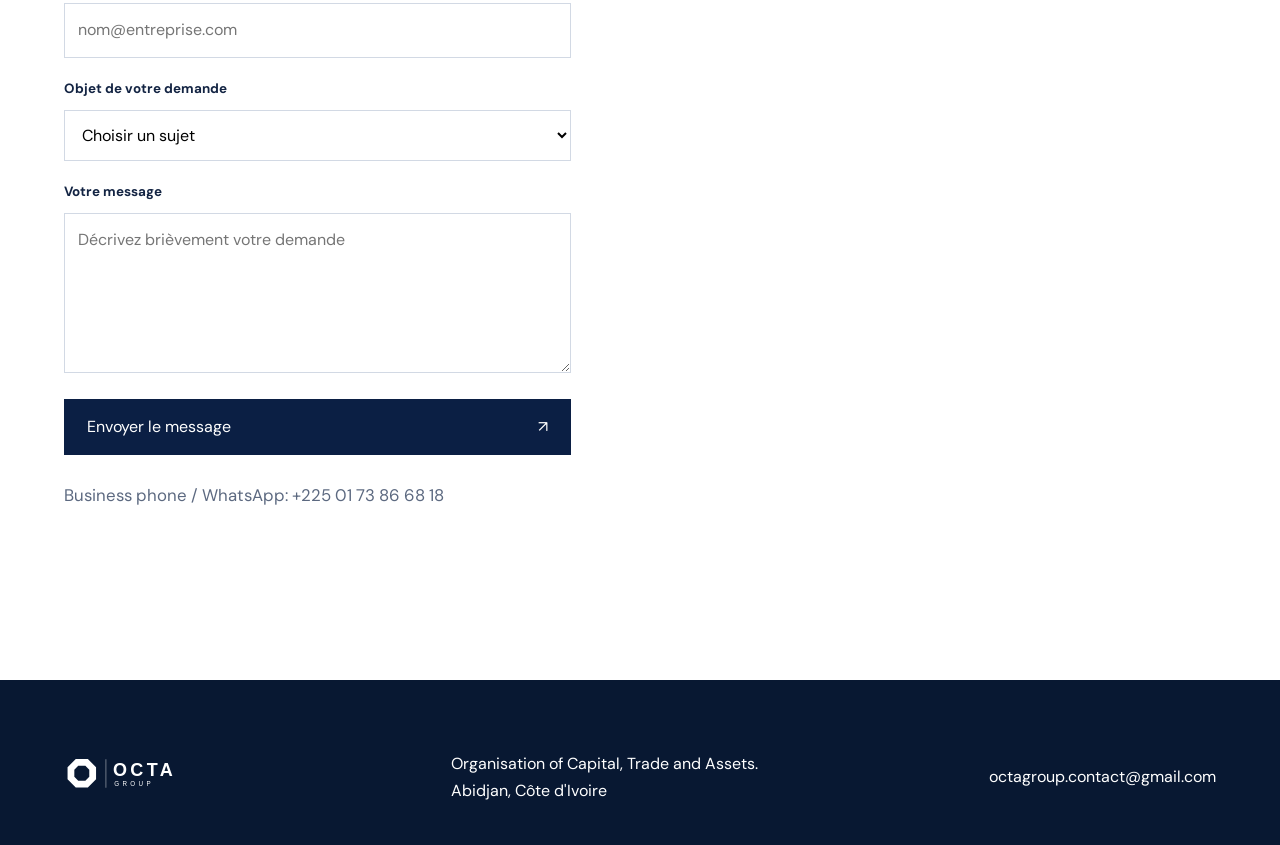
==== commit 8544267a: "Update index.html" ====
--- a/index.html
+++ b/index.html
@@ -206,6 +206,7 @@
 <h2>Parlons de<br/>votre projet.</h2>
 <p>Vous cherchez à renforcer votre activité, clarifier une décision ou lancer une initiative ? Dites-nous ce que vous souhaitez accomplir.</p>
 <form action="https://formsubmit.co/octagroup.contact@gmail.com" method="POST">
+ <input type="hidden" name="_next" value="https://ouattarachontchinwintanan-coder.github.io/octa-group/merci.html">
 <input name="_captcha" type="hidden" value="false"/>
 <input name="_subject" type="hidden" value="Nouvelle demande de contact — OCTA Group"/>
 <input name="_template" type="hidden" value="table"/>
@@ -229,6 +230,4 @@
 <p><a href="mailto:octagroup.contact@gmail.com">octagroup.contact@gmail.com</a></p>
 </div>
 </footer>
-<script src="config.js"></script><script src="script.js"></script>
-</body>
- </html>
+<script src="script.js"></script>
--- a/styles.css
+++ b/styles.css
@@ -1,2 +1,2 @@
 @import url('https://fonts.googleapis.com/css2?family=DM+Sans:wght@400;500;600;700&family=Manrope:wght@400;500;600;700;800&display=swap');
-:root{--navy:#0B1F44;--gold:#C8A86A;--white:#fff;--ink:#132443;--muted:#65718a}*{box-sizing:border-box}html{scroll-behavior:smooth}body{margin:0;font-family:'DM Sans',Arial,sans-serif;color:var(--ink);background:#fff;line-height:1.65}h1,h2,h3{font-family:Manrope,Arial,sans-serif;line-height:1.16;letter-spacing:-.04em}h1{font-size:clamp(2.5rem,5.8vw,5.9rem);font-weight:700}h2{font-size:clamp(2rem,4vw,3.9rem);margin:0}h3{font-size:1.45rem}a{color:inherit;text-decoration:none}a:focus-visible,button:focus-visible,input:focus-visible,select:focus-visible,textarea:focus-visible{outline:3px solid var(--gold);outline-offset:3px}.skip{position:absolute;left:-999px}.skip:focus{left:10px;top:10px;background:white;z-index:20}.header{height:90px;display:flex;align-items:center;justify-content:space-between;padding:0 max(5%,calc((100vw - 1300px)/2));background:#fff;position:sticky;top:0;z-index:10;box-shadow:0 1px 0 #e6e9ef}.brand img{width:178px;height:auto;display:block}.header nav{display:flex;align-items:center;gap:2rem;font-weight:600;font-size:.9rem}.header nav a:hover,.quiet-link:hover{color:var(--gold)}.nav-contact{border:1px solid var(--navy);padding:10px 18px}.menu{display:none}.hero{min-height:660px;position:relative;overflow:hidden;background:var(--navy);color:white;padding:8rem max(5%,calc((100vw - 1300px)/2)) 4rem}.hero-inner{max-width:1000px;position:relative;z-index:1}.overline,.section-label{font-size:.74rem;letter-spacing:.2em;font-weight:800}.line{display:inline-block;width:27px;border-top:2px solid var(--gold);vertical-align:middle;margin-right:10px}.hero h1{margin:2rem 0;max-width:1000px}.hero em,.approach em{color:var(--gold);font-style:normal}.hero-lead{max-width:600px;color:#d7dfed;font-size:1.15rem}.hero-actions{display:flex;align-items:center;gap:2rem;margin-top:2.5rem}.button{border:0;padding:15px 23px;display:inline-flex;align-items:center;justify-content:space-between;gap:25px;font-weight:700;cursor:pointer;font:inherit}.button-light{background:#fff;color:var(--navy)}.button-dark{background:var(--navy);color:#fff}.hero-bottom{display:flex;justify-content:space-between;gap:20px;font-size:.7rem;letter-spacing:.18em;color:#b7c3d6;margin-top:6rem;position:relative;z-index:1}.hero-graphic{position:absolute;right:-150px;top:80px;width:600px;color:var(--gold);opacity:.23}.hero-graphic svg{width:100%}.section{padding:110px max(5%,calc((100vw - 1300px)/2))}.intro-content{display:grid;grid-template-columns:1.2fr 1fr;gap:8%;align-items:start;margin-top:32px}.intro-copy{font-size:1.08rem;color:#46556c}.section-heading{display:flex;align-items:end;justify-content:space-between;gap:30px;margin-bottom:45px}.section-heading p{max-width:340px;color:var(--muted)}.expertises{background:#f5f7fa}.service-grid{display:grid;grid-template-columns:repeat(2,1fr);gap:16px}.service{background:#fff;padding:38px;min-height:310px;display:flex;flex-direction:column}.service-top{display:flex;align-items:center;justify-content:space-between;color:var(--gold)}.service-top svg{width:55px;height:55px;fill:none;stroke:var(--gold);stroke-width:2}.service p{color:#58657a}.service a{font-weight:700;color:var(--navy);margin-top:auto}.service a span{color:var(--gold)}.approach{background:var(--navy);color:white}.approach-layout{display:grid;grid-template-columns:1fr 1fr;gap:12%;margin-top:40px}.approach-list>div{border-top:1px solid #637089;padding:22px 0}.approach-list span{color:var(--gold);font-size:.8rem}.approach-list h3{margin:8px 0}.approach-list p{color:#c7d0e0}.contact-layout{display:grid;grid-template-columns:1fr 1fr;gap:12%;margin-top:35px}.contact-layout>div p{color:#5c6980;font-size:1.05rem}.contact form{display:grid;gap:10px}.contact label{font-size:.84rem;font-weight:700;margin-top:10px}.contact input,.contact select,.contact textarea{font:inherit;border:1px solid #d2d9e4;background:#fff;padding:13px;width:100%;border-radius:0}.contact button{margin-top:16px}.form-status{font-size:.9rem;color:var(--navy)}footer{background:#081832;color:white;padding:55px max(5%,calc((100vw - 1300px)/2)) 25px}.footer-main,.footer-bottom{display:flex;align-items:center;justify-content:space-between;gap:20px}.footer-main img{width:155px;filter:brightness(0) invert(1)}.footer-bottom{margin-top:40px;border-top:1px solid #45536b;padding-top:20px;font-size:.78rem;color:#bbc6d8;flex-wrap:wrap}@media(max-width:800px){.header{height:75px}.brand img{width:140px}.menu{display:block;border:0;background:none;width:42px;height:42px;position:relative}.menu span{display:block;height:2px;background:var(--navy);margin:8px}.header nav{display:none;position:absolute;top:75px;left:0;right:0;background:#fff;flex-direction:column;align-items:stretch;padding:22px 5%;box-shadow:0 10px 20px #0012}.header nav.open{display:flex}.hero{padding-top:6rem;min-height:630px}.hero-graphic{right:-350px}.hero-bottom{margin-top:4rem}.section{padding-top:75px;padding-bottom:75px}.intro-content,.approach-layout,.contact-layout{grid-template-columns:1fr;gap:24px}.section-heading{display:block}.service-grid{grid-template-columns:1fr}.service{min-height:260px}.footer-main{align-items:flex-start;flex-direction:column}}@media(prefers-reduced-motion:reduce){html{scroll-behavior:auto}}+:root{--navy:#0B1F44;--gold:#C8A86A;--white:#fff;--ink:#132443;--muted:#65718a}*{box-sizing:border-box}html{scroll-behavior:smooth}body{margin:0;font-family:'DM Sans',Arial,sans-serif;color:var(--ink);background:#fff;line-height:1.65}h1,h2,h3{font-family:Manrope,Arial,sans-serif;line-height:1.16;letter-spacing:-.04em}h1{font-size:clamp(2.5rem,5.8vw,5.9rem);font-weight:700}h2{font-size:clamp(2rem,4vw,3.9rem);margin:0}h3{font-size:1.45rem}a{color:inherit;text-decoration:none}a:focus-visible,button:focus-visible,input:focus-visible,select:focus-visible,textarea:focus-visible{outline:3px solid var(--gold);outline-offset:3px}.skip{position:absolute;left:-999px}.skip:focus{left:10px;top:10px;background:white;z-index:20}.header{height:90px;display:flex;align-items:center;justify-content:space-between;padding:0 max(5%,calc((100vw - 1300px)/2));background:#fff;position:sticky;top:0;z-index:10;box-shadow:0 1px 0 #e6e9ef}.brand img{width:178px;height:auto;display:block}.header nav{display:flex;align-items:center;gap:2rem;font-weight:600;font-size:.9rem}.header nav a:hover,.quiet-link:hover{color:var(--gold)}.nav-contact{border:1px solid var(--navy);padding:10px 18px}.menu{display:none}.hero{min-height:660px;position:relative;overflow:hidden;background:var(--navy);color:white;padding:8rem max(5%,calc((100vw - 1300px)/2)) 4rem}.hero-inner{max-width:1000px;position:relative;z-index:1}.overline,.section-label{font-size:.74rem;letter-spacing:.2em;font-weight:800}.line{display:inline-block;width:27px;border-top:2px solid var(--gold);vertical-align:middle;margin-right:10px}.hero h1{margin:2rem 0;max-width:1000px}.hero em,.approach em{color:var(--gold);font-style:normal}.hero-lead{max-width:600px;color:#d7dfed;font-size:1.15rem}.hero-actions{display:flex;align-items:center;gap:2rem;margin-top:2.5rem}.button{border:0;padding:15px 23px;display:inline-flex;align-items:center;justify-content:space-between;gap:25px;font-weight:700;cursor:pointer;font:inherit}.button-light{background:#fff;color:var(--navy)}.button-dark{background:var(--navy);color:#fff}.hero-bottom{display:flex;justify-content:space-between;gap:20px;font-size:.7rem;letter-spacing:.18em;color:#b7c3d6;margin-top:6rem;position:relative;z-index:1}.hero-graphic{position:absolute;right:-150px;top:80px;width:600px;color:var(--gold);opacity:.23}.hero-graphic svg{width:100%}.section{padding:110px max(5%,calc((100vw - 1300px)/2))}.intro-content{display:grid;grid-template-columns:1.2fr 1fr;gap:8%;align-items:start;margin-top:32px}.intro-copy{font-size:1.08rem;color:#46556c}.section-heading{display:flex;align-items:end;justify-content:space-between;gap:30px;margin-bottom:45px}.section-heading p{max-width:340px;color:var(--muted)}.expertises{background:#f5f7fa}.services-grid{display:grid;grid-template-columns:repeat(2,1fr);gap:16px}.service{background:#fff;padding:38px;min-height:310px;display:flex;flex-direction:column}.service-top{display:flex;align-items:center;justify-content:space-between;color:var(--gold)}.service-top svg{width:55px;height:55px;fill:none;stroke:var(--gold);stroke-width:2}.service p{color:#58657a}.service a{font-weight:700;color:var(--navy);margin-top:auto}.service a span{color:var(--gold)}.approach{background:var(--navy);color:white}.approach-layout{display:grid;grid-template-columns:1fr 1fr;gap:12%;margin-top:40px}.approach-list>div{border-top:1px solid #637089;padding:22px 0}.approach-list span{color:var(--gold);font-size:.8rem}.approach-list h3{margin:8px 0}.approach-list p{color:#c7d0e0}.contact-layout{display:grid;grid-template-columns:1fr 1fr;gap:12%;margin-top:35px}.contact-layout>div p{color:#5c6980;font-size:1.05rem}.contact form{display:grid;gap:10px}.contact label{font-size:.84rem;font-weight:700;margin-top:10px}.contact input,.contact select,.contact textarea{font:inherit;border:1px solid #d2d9e4;background:#fff;padding:13px;width:100%;border-radius:0}.contact button{margin-top:16px}.form-status{font-size:.9rem;color:var(--navy)}footer{background:#081832;color:white;padding:55px max(5%,calc((100vw - 1300px)/2)) 25px}.footer-main,.footer-bottom{display:flex;align-items:center;justify-content:space-between;gap:20px}.footer-main img{width:155px;filter:brightness(0) invert(1)}.footer-bottom{margin-top:40px;border-top:1px solid #45536b;padding-top:20px;font-size:.78rem;color:#bbc6d8;flex-wrap:wrap}@media(max-width:800px){.header{height:75px}.brand img{width:140px}.menu{display:block;border:0;background:none;width:42px;height:42px;position:relative}.menu span{display:block;height:2px;background:var(--navy);margin:8px}.header nav{display:none;position:absolute;top:75px;left:0;right:0;background:#fff;flex-direction:column;align-items:stretch;padding:22px 5%;box-shadow:0 10px 20px #0012}.header nav.open{display:flex}.hero{padding-top:6rem;min-height:630px}.hero-graphic{right:-350px}.hero-bottom{margin-top:4rem}.section{padding-top:75px;padding-bottom:75px}.intro-content,.approach-layout,.contact-layout{grid-template-columns:1fr;gap:24px}.section-heading{display:block}.services-grid{grid-template-columns:1fr}.service{min-height:260px}.footer-main{align-items:flex-start;flex-direction:column}}@media(prefers-reduced-motion:reduce){html{scroll-behavior:auto}}
